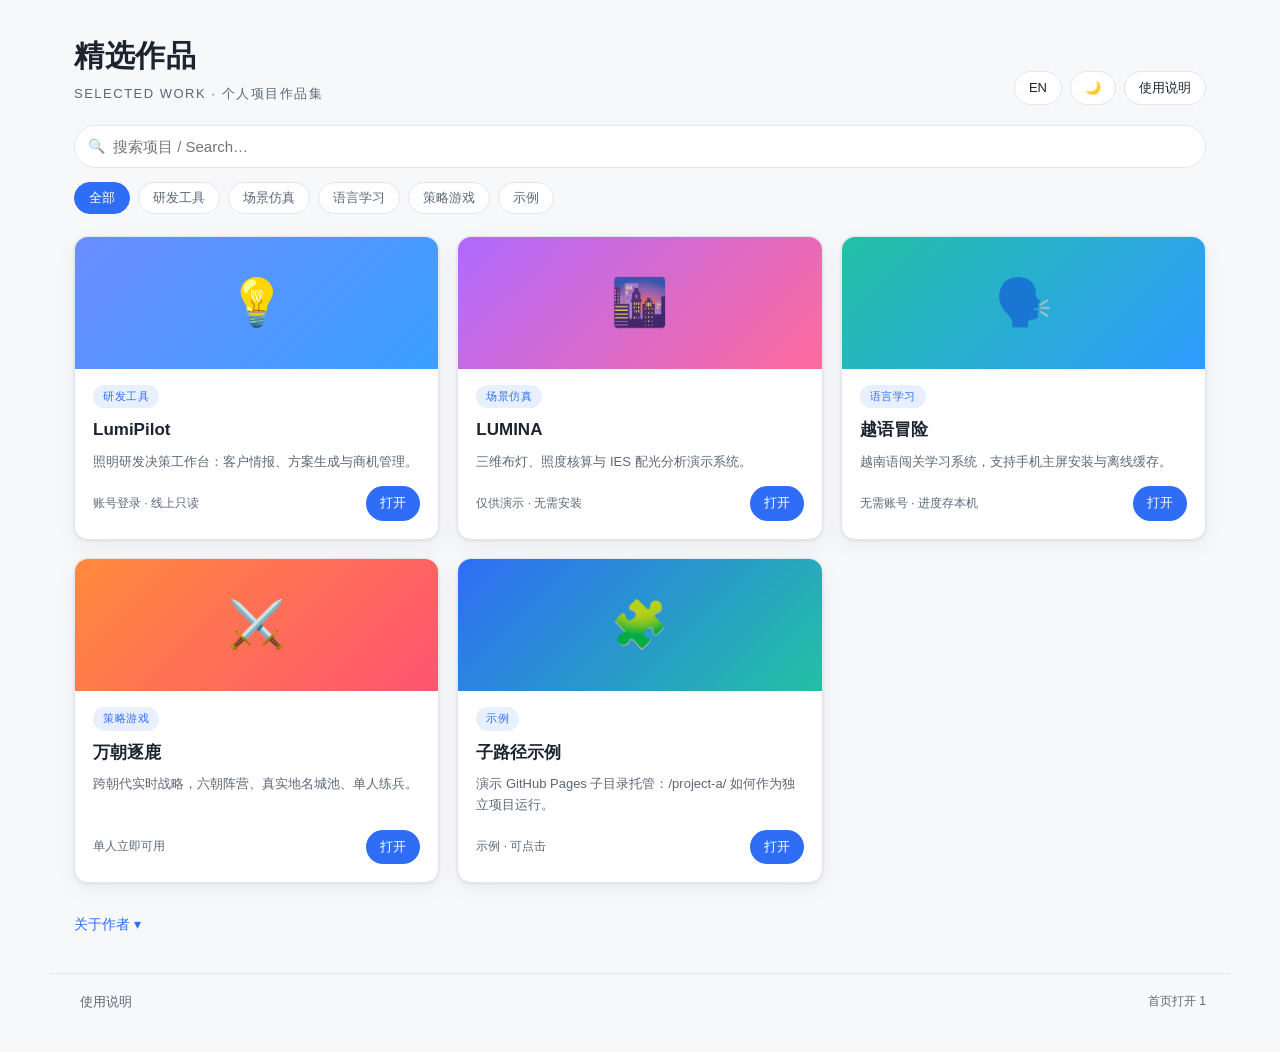
==== index.html @ eef5bf59 "Initial portfolio site + subpath demo (static, bilingual, zero external deps)" ====
<!DOCTYPE html>
<html lang="zh" id="root">
<head>
  <meta charset="UTF-8" />
  <meta name="viewport" content="width=device-width, initial-scale=1.0" />
  <title>作品集 · My Works</title>
  <meta name="description" content="个人项目作品集 · 静态托管 · 支持中英双语" />
  <link rel="stylesheet" href="./styles.css" />
</head>
<body>
  <header class="site-header">
    <div class="brand">
      <h1 data-i18n="siteTitle">精选作品</h1>
      <p class="subtitle" data-i18n="siteSubtitle">SELECTED WORK · 个人项目作品集</p>
    </div>
    <div class="controls">
      <button id="langBtn" class="ctrl-btn" type="button" aria-label="切换语言">EN</button>
      <button id="themeBtn" class="ctrl-btn" type="button" aria-label="切换主题">🌙</button>
      <button id="guideBtn" class="ctrl-btn" type="button" data-i18n="guide">使用说明</button>
    </div>
  </header>

  <main>
    <section class="toolbar">
      <div class="search-wrap">
        <span class="search-icon" aria-hidden="true">🔍</span>
        <input type="search" id="searchInput" data-i18n-ph="searchPH" placeholder="搜索项目 / Search…" />
      </div>
      <div class="filters" id="filterBar"><!-- 由 main.js 生成 --></div>
    </section>

    <section class="grid" id="projectGrid" aria-live="polite"><!-- 由 main.js 渲染 --></section>

    <section class="guide" id="guidePanel" hidden>
      <h2 data-i18n="guideTitle">整站使用说明</h2>
      <div class="guide-body" data-i18n-html="guideBody"></div>
    </section>

    <section class="about">
      <button class="about-toggle" id="aboutToggle" type="button" data-i18n="aboutToggle">关于作者 ▾</button>
      <div class="about-body" id="aboutBody" hidden>
        <div data-i18n-html="aboutBody"></div>
      </div>
    </section>
  </main>

  <footer class="site-footer">
    <button id="footerGuideBtn" class="link-btn" type="button" data-i18n="guide">整站使用说明</button>
    <span class="views" id="homeViews" title="首页打开次数">—</span>
  </footer>

  <script src="./main.js"></script>
</body>
</html>
---- styles.css ----
:root {
  --bg: #f7f8fa;
  --surface: #ffffff;
  --surface-2: #eef1f5;
  --text: #1c2430;
  --text-soft: #5b6776;
  --border: #e2e6ec;
  --accent: #2f6df6;
  --accent-soft: #e8f0ff;
  --shadow: 0 1px 3px rgba(20, 30, 50, 0.08), 0 6px 20px rgba(20, 30, 50, 0.06);
  --radius: 14px;
  --maxw: 1180px;
}

[data-theme="dark"] {
  --bg: #0f141b;
  --surface: #171e27;
  --surface-2: #1f2832;
  --text: #e8edf3;
  --text-soft: #9aa7b6;
  --border: #2a3440;
  --accent: #5b8dff;
  --accent-soft: #1c2a44;
  --shadow: 0 1px 3px rgba(0, 0, 0, 0.4), 0 8px 24px rgba(0, 0, 0, 0.35);
}

* { box-sizing: border-box; }

html, body { margin: 0; padding: 0; }

body {
  background: var(--bg);
  color: var(--text);
  font-family: -apple-system, BlinkMacSystemFont, "Segoe UI", "PingFang SC",
    "Hiragino Sans GB", "Microsoft YaHei", Roboto, Helvetica, Arial, sans-serif;
  line-height: 1.6;
  -webkit-font-smoothing: antialiased;
  transition: background 0.25s ease, color 0.25s ease;
}

/* Header */
.site-header {
  max-width: var(--maxw);
  margin: 0 auto;
  padding: 32px 24px 12px;
  display: flex;
  align-items: flex-end;
  justify-content: space-between;
  gap: 16px;
  flex-wrap: wrap;
}
.brand h1 {
  margin: 0;
  font-size: 30px;
  letter-spacing: 0.5px;
}
.subtitle {
  margin: 4px 0 0;
  color: var(--text-soft);
  font-size: 13px;
  letter-spacing: 1.5px;
  text-transform: uppercase;
}
.controls { display: flex; gap: 8px; }
.ctrl-btn {
  border: 1px solid var(--border);
  background: var(--surface);
  color: var(--text);
  border-radius: 999px;
  padding: 7px 14px;
  font-size: 13px;
  cursor: pointer;
  transition: all 0.18s ease;
}
.ctrl-btn:hover { border-color: var(--accent); color: var(--accent); }

/* Toolbar */
.toolbar {
  max-width: var(--maxw);
  margin: 8px auto 0;
  padding: 0 24px;
}
.search-wrap {
  position: relative;
  display: flex;
  align-items: center;
}
.search-icon {
  position: absolute;
  left: 14px;
  font-size: 14px;
  opacity: 0.6;
}
#searchInput {
  width: 100%;
  padding: 12px 14px 12px 38px;
  border: 1px solid var(--border);
  border-radius: 999px;
  background: var(--surface);
  color: var(--text);
  font-size: 15px;
  outline: none;
  transition: border-color 0.18s ease, box-shadow 0.18s ease;
}
#searchInput:focus {
  border-color: var(--accent);
  box-shadow: 0 0 0 3px var(--accent-soft);
}
.filters {
  display: flex;
  flex-wrap: wrap;
  gap: 8px;
  margin-top: 14px;
}
.filter-btn {
  border: 1px solid var(--border);
  background: var(--surface);
  color: var(--text-soft);
  border-radius: 999px;
  padding: 6px 14px;
  font-size: 13px;
  cursor: pointer;
  transition: all 0.18s ease;
}
.filter-btn:hover { color: var(--accent); }
.filter-btn.active {
  background: var(--accent);
  border-color: var(--accent);
  color: #fff;
}

/* Grid */
.grid {
  max-width: var(--maxw);
  margin: 22px auto 0;
  padding: 0 24px;
  display: grid;
  grid-template-columns: repeat(3, 1fr);
  gap: 18px;
}
@media (max-width: 880px) { .grid { grid-template-columns: repeat(2, 1fr); } }
@media (max-width: 560px) { .grid { grid-template-columns: 1fr; } }

.card {
  background: var(--surface);
  border: 1px solid var(--border);
  border-radius: var(--radius);
  overflow: hidden;
  box-shadow: var(--shadow);
  display: flex;
  flex-direction: column;
  transition: transform 0.2s ease, box-shadow 0.2s ease;
}
.card:hover { transform: translateY(-3px); box-shadow: 0 10px 28px rgba(20,30,50,0.12); }

.card-cover {
  height: 132px;
  display: flex;
  align-items: center;
  justify-content: center;
  font-size: 46px;
  background: linear-gradient(135deg, var(--cover-a, #6a8dff), var(--cover-b, #b06aff));
}
.card-body { padding: 16px 18px 18px; display: flex; flex-direction: column; gap: 8px; flex: 1; }
.card-cat {
  align-self: flex-start;
  font-size: 11px;
  letter-spacing: 0.5px;
  color: var(--accent);
  background: var(--accent-soft);
  padding: 3px 10px;
  border-radius: 999px;
}
.card-title { margin: 0; font-size: 17px; }
.card-desc { margin: 0; font-size: 13px; color: var(--text-soft); flex: 1; }
.card-foot { display: flex; align-items: center; justify-content: space-between; gap: 10px; margin-top: 6px; }
.card-status { font-size: 12px; color: var(--text-soft); }
.card-link {
  text-decoration: none;
  color: #fff;
  background: var(--accent);
  padding: 7px 14px;
  border-radius: 999px;
  font-size: 13px;
  transition: opacity 0.18s ease;
}
.card-link:hover { opacity: 0.88; }
.empty {
  grid-column: 1 / -1;
  text-align: center;
  color: var(--text-soft);
  padding: 48px 0;
}

/* Guide & About */
.guide, .about {
  max-width: var(--maxw);
  margin: 28px auto 0;
  padding: 0 24px;
}
.guide {
  background: var(--surface);
  border: 1px solid var(--border);
  border-radius: var(--radius);
  padding: 22px 24px;
}
.guide h2 { margin-top: 0; }
.guide-body, .about-body { color: var(--text-soft); font-size: 14px; }
.guide-body ul, .about-body ul { padding-left: 20px; }
.about-toggle {
  background: none;
  border: none;
  color: var(--accent);
  cursor: pointer;
  font-size: 14px;
  padding: 0;
}

/* Footer */
.site-footer {
  max-width: var(--maxw);
  margin: 36px auto 40px;
  padding: 18px 24px 0;
  border-top: 1px solid var(--border);
  display: flex;
  align-items: center;
  justify-content: space-between;
}
.link-btn {
  background: none;
  border: none;
  color: var(--text-soft);
  cursor: pointer;
  font-size: 13px;
}
.link-btn:hover { color: var(--accent); }
.views { color: var(--text-soft); font-size: 12px; }
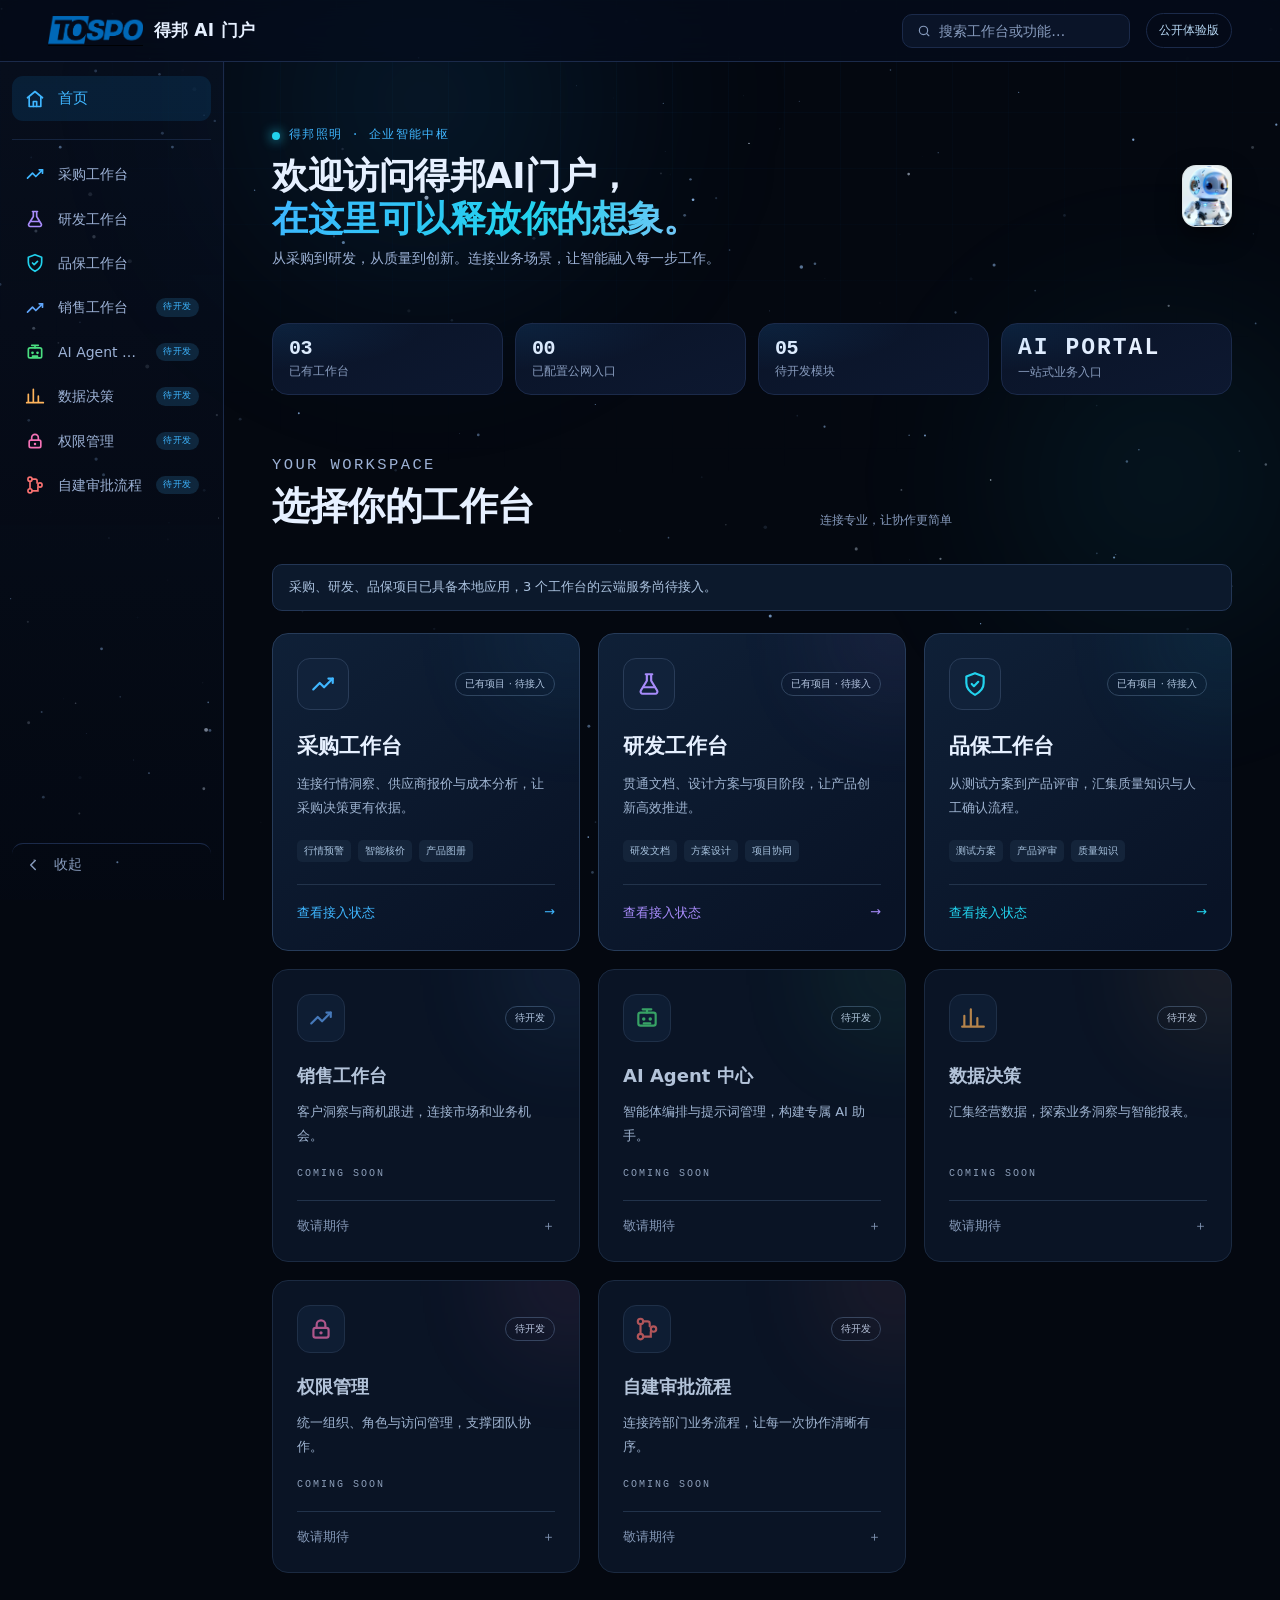
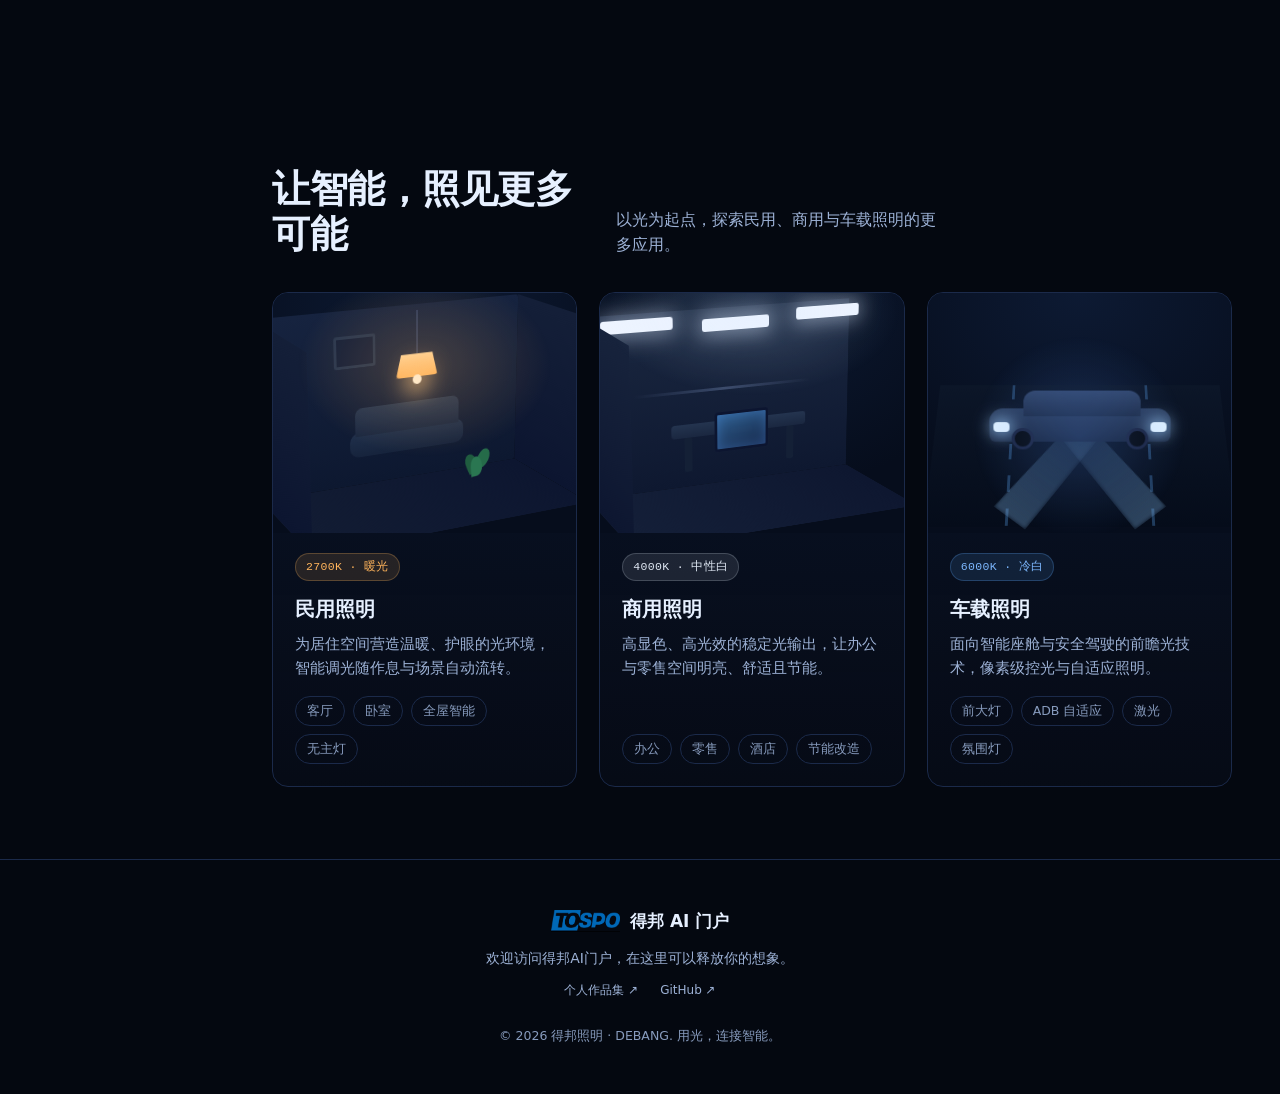
==== commit a870ab70: "发布 AI 门户：采购、研发、品保入口与待开发模块，保留个人作品集" ====
--- a/index.html
+++ b/index.html
@@ -1,54 +1,194 @@
-<!DOCTYPE html>
-<html lang="zh" id="root">
-<head>
-  <meta charset="UTF-8" />
-  <meta name="viewport" content="width=device-width, initial-scale=1.0" />
-  <title>作品集 · My Works</title>
-  <meta name="description" content="个人项目作品集 · 静态托管 · 支持中英双语" />
-  <link rel="stylesheet" href="./styles.css" />
-</head>
-<body>
-  <header class="site-header">
-    <div class="brand">
-      <h1 data-i18n="siteTitle">精选作品</h1>
-      <p class="subtitle" data-i18n="siteSubtitle">SELECTED WORK · 个人项目作品集</p>
-    </div>
-    <div class="controls">
-      <button id="langBtn" class="ctrl-btn" type="button" aria-label="切换语言">EN</button>
-      <button id="themeBtn" class="ctrl-btn" type="button" aria-label="切换主题">🌙</button>
-      <button id="guideBtn" class="ctrl-btn" type="button" data-i18n="guide">使用说明</button>
-    </div>
-  </header>
-
-  <main>
-    <section class="toolbar">
-      <div class="search-wrap">
-        <span class="search-icon" aria-hidden="true">🔍</span>
-        <input type="search" id="searchInput" data-i18n-ph="searchPH" placeholder="搜索项目 / Search…" />
-      </div>
-      <div class="filters" id="filterBar"><!-- 由 main.js 生成 --></div>
-    </section>
-
-    <section class="grid" id="projectGrid" aria-live="polite"><!-- 由 main.js 渲染 --></section>
-
-    <section class="guide" id="guidePanel" hidden>
-      <h2 data-i18n="guideTitle">整站使用说明</h2>
-      <div class="guide-body" data-i18n-html="guideBody"></div>
-    </section>
-
-    <section class="about">
-      <button class="about-toggle" id="aboutToggle" type="button" data-i18n="aboutToggle">关于作者 ▾</button>
-      <div class="about-body" id="aboutBody" hidden>
-        <div data-i18n-html="aboutBody"></div>
-      </div>
-    </section>
-  </main>
-
-  <footer class="site-footer">
-    <button id="footerGuideBtn" class="link-btn" type="button" data-i18n="guide">整站使用说明</button>
-    <span class="views" id="homeViews" title="首页打开次数">—</span>
-  </footer>
-
-  <script src="./main.js"></script>
-</body>
-</html>
+<!DOCTYPE html>
+<html lang="zh-CN">
+<head>
+  <meta charset="UTF-8" />
+  <meta name="viewport" content="width=device-width, initial-scale=1.0" />
+  <title>得邦 AI 门户 · 智能工作台</title>
+  <meta name="description" content="得邦 AI 门户 —— 面向照明制造企业的内部 AI 工作台，连接采购、研发、品保工作台，探索企业 AI 应用。" />
+  <link rel="stylesheet" href="css/base.css" />
+  <link rel="stylesheet" href="css/home.css" />
+  <link rel="stylesheet" href="css/portal.css" />
+  <link rel="icon" href="logo.png" />
+</head>
+<body>
+  <!-- 背景光效 -->
+  <div class="bg-field" aria-hidden="true">
+    <canvas class="stars" id="stars"></canvas>
+    <div class="bg-beam bg-beam--a"></div>
+    <div class="bg-beam bg-beam--b"></div>
+    <div class="bg-grid"></div>
+  </div>
+
+  <!-- ============ 顶部导航 ============ -->
+  <header class="site-header">
+    <a class="brand" href="#top" aria-label="得邦 AI 门户首页">
+      <img class="brand-logo" src="logo.png" alt="得邦 logo" />
+      <span class="brand__name">得邦 AI 门户</span>
+    </a>
+    <div class="header-right">
+      <div class="search" role="search">
+        <svg viewBox="0 0 24 24" width="16" height="16" aria-hidden="true"><circle cx="11" cy="11" r="7" fill="none" stroke="currentColor" stroke-width="2"/><path d="M20 20 L16.5 16.5" stroke="currentColor" stroke-width="2" stroke-linecap="round"/></svg>
+        <input type="text" id="global-search" placeholder="搜索工作台或功能…" aria-label="搜索工作台或功能" autocomplete="off" />
+      </div>
+<span class="visitor-chip">公开体验版</span>
+    </div>
+  </header>
+
+  <!-- ============ 布局：侧边栏 + 内容 ============ -->
+  <div class="layout">
+    <aside class="sidebar" id="sidebar" aria-label="侧边导航">
+      <nav class="sidebar__nav">
+        <a class="side-item is-active" href="#top" data-nav="home" title="首页">
+          <span class="side-item__icon">
+            <svg viewBox="0 0 24 24" width="20" height="20"><path d="M3 10.5L12 3l9 7.5" fill="none" stroke="currentColor" stroke-width="2" stroke-linecap="round" stroke-linejoin="round"/><path d="M5 9.5V21h14V9.5" fill="none" stroke="currentColor" stroke-width="2" stroke-linecap="round" stroke-linejoin="round"/><path d="M10 21v-6h4v6" fill="none" stroke="currentColor" stroke-width="2" stroke-linecap="round" stroke-linejoin="round"/></svg>
+          </span>
+          <span class="side-item__label">首页</span>
+        </a>
+
+
+
+        <div class="sidebar__modules" id="sidebar-modules"><!-- JS 渲染 --></div>
+      </nav>
+
+      <button class="sidebar__collapse" id="sidebar-toggle" type="button" title="收起导航" aria-label="收起导航">
+        <svg viewBox="0 0 24 24" width="18" height="18" class="collapse-chevron"><path d="M15 6l-6 6 6 6" fill="none" stroke="currentColor" stroke-width="2" stroke-linecap="round" stroke-linejoin="round"/></svg>
+        <span class="sidebar__collapse-label">收起</span>
+      </button>
+    </aside>
+
+    <main class="content" id="top">
+      <!-- ============ HERO 欢迎语 ============ -->
+      <section class="hero" aria-labelledby="hero-title">
+        <div class="hero__copy">
+          <p class="hero__kicker"><span class="pulse-dot"></span> 得邦照明 · 企业智能中枢</p>
+          <h1 id="hero-title" class="hero__title">欢迎访问得邦AI门户，<br /><em>在这里可以释放你的想象。</em></h1>
+          <p class="hero__sub">从采购到研发，从质量到创新。连接业务场景，让智能融入每一步工作。</p>
+        </div>
+        <div class="hero__mascot" aria-hidden="true">
+          <img class="mascot__img" src="人偶.png" alt="" />
+        </div>
+      </section>
+
+      <section class="stats" aria-label="工作台概览">
+        <div class="stat"><div class="stat__body"><strong class="stat__num">03</strong><span class="stat__label">已有工作台</span></div></div>
+        <div class="stat"><div class="stat__body"><strong class="stat__num" id="configured-count">00</strong><span class="stat__label">已配置公网入口</span></div></div>
+        <div class="stat"><div class="stat__body"><strong class="stat__num">05</strong><span class="stat__label">待开发模块</span></div></div>
+        <div class="stat"><div class="stat__body"><strong class="stat__num stat__num--text">AI PORTAL</strong><span class="stat__label">一站式业务入口</span></div></div>
+      </section>
+      <section class="departments" id="departments" aria-labelledby="departments-title">
+        <div class="section-head"><div><p class="section-eyebrow">YOUR WORKSPACE</p><h2 id="departments-title">选择你的工作台</h2></div><span class="section-note">连接专业，让协作更简单</span></div>
+        <p class="portal-notice" id="portal-notice">采购、研发、品保项目已具备本地应用，云端服务接入后即可从这里访问。</p>
+        <div class="portal-grid" id="dept-grid"></div>
+        <p id="search-empty" class="empty-state" hidden role="status">没有找到匹配的工作台，请换个关键词。</p>
+        <noscript><p class="portal-notice">请启用浏览器 JavaScript 查看工作台。当前三个工作台的云端服务尚待接入。</p></noscript>
+      </section>
+      <!-- ============ 3D 照明场景 ============ -->
+      <section class="scenes" id="scenes" aria-labelledby="scenes-title">
+        <div class="section-head">
+          <h2 id="scenes-title">让智能，照见更多可能</h2>
+          <p>以光为起点，探索民用、商用与车载照明的更多应用。</p>
+        </div>
+
+        <div class="scenes__grid">
+          <article class="scene-card">
+            <div class="scene3d scene3d--home" data-tilt data-tilt-max="14">
+              <div class="room">
+                <div class="face face--back"></div>
+                <div class="face face--floor"></div>
+                <div class="face face--left"></div>
+                <div class="face face--right"></div>
+                <div class="pendant">
+                  <div class="pendant__cord"></div>
+                  <div class="pendant__shade"></div>
+                  <div class="pendant__bulb"></div>
+                </div>
+                <div class="sofa"><div class="sofa__seat"></div><div class="sofa__back"></div></div>
+                <div class="plant"><span class="plant__leaf plant__leaf--1"></span><span class="plant__leaf plant__leaf--2"></span><span class="plant__leaf plant__leaf--3"></span></div>
+                <div class="frame"></div>
+              </div>
+              <div class="scene3d__glow scene3d__glow--warm"></div>
+            </div>
+            <div class="scene-card__body">
+              <span class="temp-chip temp-chip--warm">2700K · 暖光</span>
+              <h3>民用照明</h3>
+              <p>为居住空间营造温暖、护眼的光环境，智能调光随作息与场景自动流转。</p>
+              <ul class="scene-tags"><li>客厅</li><li>卧室</li><li>全屋智能</li><li>无主灯</li></ul>
+            </div>
+          </article>
+
+          <article class="scene-card">
+            <div class="scene3d scene3d--commercial" data-tilt data-tilt-max="14">
+              <div class="office">
+                <div class="face face--back"></div>
+                <div class="face face--floor"></div>
+                <div class="face face--left"></div>
+                <div class="ceiling"><span class="panel panel--1"></span><span class="panel panel--2"></span><span class="panel panel--3"></span></div>
+                <div class="desk"><div class="desk__top"></div><div class="desk__leg desk__leg--1"></div><div class="desk__leg desk__leg--2"></div></div>
+                <div class="monitor"><div class="monitor__screen"></div></div>
+                <div class="track"></div>
+              </div>
+              <div class="scene3d__glow scene3d__glow--cool"></div>
+            </div>
+            <div class="scene-card__body">
+              <span class="temp-chip temp-chip--neutral">4000K · 中性白</span>
+              <h3>商用照明</h3>
+              <p>高显色、高光效的稳定光输出，让办公与零售空间明亮、舒适且节能。</p>
+              <ul class="scene-tags"><li>办公</li><li>零售</li><li>酒店</li><li>节能改造</li></ul>
+            </div>
+          </article>
+
+          <article class="scene-card">
+            <div class="scene3d scene3d--auto" data-tilt data-tilt-max="14">
+              <div class="road">
+                <div class="road__plane">
+                  <div class="road__lane road__lane--l"></div>
+                  <div class="road__lane road__lane--r"></div>
+                </div>
+                <div class="car">
+                  <div class="car__body"></div>
+                  <div class="car__cabin"></div>
+                  <div class="car__headlight car__headlight--l"></div>
+                  <div class="car__headlight car__headlight--r"></div>
+                  <div class="car__wheel car__wheel--1"></div>
+                  <div class="car__wheel car__wheel--2"></div>
+                </div>
+                <div class="beam beam--l"></div>
+                <div class="beam beam--r"></div>
+              </div>
+              <div class="scene3d__glow scene3d__glow--blue"></div>
+            </div>
+            <div class="scene-card__body">
+              <span class="temp-chip temp-chip--cool">6000K · 冷白</span>
+              <h3>车载照明</h3>
+              <p>面向智能座舱与安全驾驶的前瞻光技术，像素级控光与自适应照明。</p>
+              <ul class="scene-tags"><li>前大灯</li><li>ADB 自适应</li><li>激光</li><li>氛围灯</li></ul>
+            </div>
+          </article>
+        </div>
+      </section>
+    </main>
+  </div>
+
+  <footer class="site-footer">
+    <div class="footer__brand">
+      <img class="footer__logo" src="logo.png" alt="得邦" />
+      <span>得邦 AI 门户</span>
+    </div>
+    <p class="footer__tag">欢迎访问得邦AI门户，在这里可以释放你的想象。</p>
+    <p class="footer__links"><a href="portfolio/">个人作品集 ↗</a><a href="https://github.com/ZJQAQ-png/ZJQAQ-png.github.io" target="_blank" rel="noopener noreferrer">GitHub ↗</a></p>
+    <p class="footer__copy">© 2026 得邦照明 · DEBANG. 用光，连接智能。</p>
+  </footer>
+
+  <dialog id="entry-dialog" class="entry-dialog" aria-labelledby="entry-title">
+    <form method="dialog"><button class="dialog-close" aria-label="关闭">✕</button></form>
+    <p class="section-eyebrow">WORKSPACE STATUS</p>
+    <h2 id="entry-title"></h2><p id="entry-description"></p>
+    <div class="entry-status"><span class="pending-dot"></span>已有项目 · 云端待接入</div>
+    <p>这个工作台正在准备云端运行环境，暂未开放公网体验。接入完成后，这张卡片将直接带你进入应用。</p>
+    <form method="dialog"><button class="btn btn--primary">知道了</button></form>
+  </dialog>
+  <script src="js/portal-config.js"></script>
+  <script src="js/portal-core.js"></script>
+  <script src="js/app.js"></script>
+</body>
+</html>
--- a/css/base.css
+++ b/css/base.css
@@ -0,0 +1,134 @@
+/* ============ 设计令牌 & 重置 ============ */
+:root {
+  --bg: #040810;
+  --bg-soft: #060d1c;
+  --panel: #0a1428;
+  --panel-2: #0d1830;
+  --panel-3: #101c38;
+  --line: #1b2a4a;
+  --line-soft: #15243f;
+  --text: #e6f0ff;
+  --text-dim: #9db2d6;
+  --text-mute: #5f769b;
+
+  --blue: #1b86d9;
+  --blue-2: #3fb6ff;
+  --cyan: #22d3ee;
+  --warm: #ffb45c;
+  --warm-2: #ffa657;
+  --green: #07c160;
+
+  --radius: 16px;
+  --radius-sm: 10px;
+  --shadow: 0 20px 60px rgba(2, 8, 20, .55);
+  --font: 'Space Grotesk', 'PingFang SC', 'Microsoft YaHei', system-ui, sans-serif;
+  --mono: 'IBM Plex Mono', 'SFMono-Regular', Consolas, monospace;
+}
+
+* { margin: 0; padding: 0; box-sizing: border-box; }
+
+html { scroll-behavior: smooth; }
+
+body {
+  font-family: var(--font);
+  background: var(--bg);
+  color: var(--text);
+  line-height: 1.6;
+  overflow-x: hidden;
+  -webkit-font-smoothing: antialiased;
+}
+
+a { color: inherit; text-decoration: none; }
+button { font-family: inherit; cursor: pointer; border: none; background: none; color: inherit; }
+input { font-family: inherit; color: inherit; }
+ul { list-style: none; }
+img, svg { display: block; }
+
+::selection { background: rgba(27, 134, 217, .35); }
+
+/* 滚动条 */
+::-webkit-scrollbar { width: 10px; height: 10px; }
+::-webkit-scrollbar-track { background: var(--bg-soft); }
+::-webkit-scrollbar-thumb { background: #1b2a4a; border-radius: 8px; }
+::-webkit-scrollbar-thumb:hover { background: #26385f; }
+
+.sr-only {
+  position: absolute; width: 1px; height: 1px;
+  padding: 0; margin: -1px; overflow: hidden;
+  clip: rect(0,0,0,0); white-space: nowrap; border: 0;
+}
+
+[hidden] { display: none !important; }
+
+/* ============ 背景光效 ============ */
+.bg-field { position: fixed; inset: 0; z-index: -1; overflow: hidden; pointer-events: none; }
+.bg-grid {
+  position: absolute; inset: 0;
+  background-image:
+    linear-gradient(rgba(27,134,217,.05) 1px, transparent 1px),
+    linear-gradient(90deg, rgba(27,134,217,.05) 1px, transparent 1px);
+  background-size: 56px 56px;
+  mask-image: radial-gradient(ellipse 90% 70% at 50% 0%, #000 0%, transparent 78%);
+}
+.bg-beam {
+  position: absolute; border-radius: 50%;
+  filter: blur(90px); opacity: .5;
+  will-change: transform;
+}
+.bg-beam--a { width: 640px; height: 640px; top: -220px; left: 8%; background: radial-gradient(circle, rgba(27,134,217,.35), transparent 60%); }
+.bg-beam--b { width: 520px; height: 520px; top: 220px; right: -140px; background: radial-gradient(circle, rgba(34,211,238,.22), transparent 60%); }
+
+.stars { position: absolute; inset: 0; width: 100%; height: 100%; display: block; }
+
+/* ============ 品牌标 ============ */
+.brand-mark { width: 34px; height: 34px; flex: none; }
+
+/* ============ 通用按钮 ============ */
+.btn {
+  display: inline-flex; align-items: center; gap: 8px;
+  padding: 11px 22px; border-radius: 12px;
+  font-size: 15px; font-weight: 600; letter-spacing: .2px;
+  transition: transform .18s ease, box-shadow .18s ease, background .18s ease, border-color .18s;
+  white-space: nowrap;
+}
+.btn--primary {
+  background: linear-gradient(135deg, var(--blue-2), var(--blue));
+  color: #fff; box-shadow: 0 10px 30px rgba(27,134,217,.35);
+}
+.btn--primary:hover { transform: translateY(-2px); box-shadow: 0 16px 40px rgba(27,134,217,.5); }
+.btn--ghost {
+  background: transparent; color: var(--text-dim);
+  border: 1px solid var(--line);
+}
+.btn--ghost:hover { border-color: var(--blue); color: var(--text); transform: translateY(-2px); }
+
+.status-dot { display: inline-block; width: 8px; height: 8px; border-radius: 50%; background: var(--green); box-shadow: 0 0 0 0 rgba(7,193,96,.6); animation: pulse-dot 2s infinite; }
+.pulse-dot { display: inline-block; width: 8px; height: 8px; border-radius: 50%; background: var(--cyan); box-shadow: 0 0 12px var(--cyan); }
+@keyframes pulse-dot {
+  0% { box-shadow: 0 0 0 0 rgba(7,193,96,.55); }
+  70% { box-shadow: 0 0 0 7px rgba(7,193,96,0); }
+  100% { box-shadow: 0 0 0 0 rgba(7,193,96,0); }
+}
+
+/* ============ 节标题 ============ */
+.section-head { max-width: 680px; margin-bottom: 34px; }
+.section-head h2 {
+  font-size: clamp(26px, 3.4vw, 38px);
+  font-weight: 700; letter-spacing: -.5px; line-height: 1.2;
+}
+.section-head p { color: var(--text-dim); margin-top: 10px; font-size: 15.5px; }
+
+/* ============ 加载 spinner ============ */
+.spinner {
+  width: 26px; height: 26px; border-radius: 50%;
+  border: 3px solid rgba(255,255,255,.2); border-top-color: #fff;
+  animation: spin .8s linear infinite;
+}
+@keyframes spin { to { transform: rotate(360deg); } }
+
+:focus-visible { outline: 2px solid var(--blue-2); outline-offset: 2px; }
+
+@media (prefers-reduced-motion: reduce) {
+  html { scroll-behavior: auto; }
+  * { transition: none !important; animation: none !important; }
+}
--- a/css/home.css
+++ b/css/home.css
@@ -0,0 +1,702 @@
+/* ============================================================
+   得邦 AI 门户 · 首页样式
+   ============================================================ */
+
+/* ============ 顶部导航 ============ */
+.site-header {
+  position: sticky; top: 0; z-index: 50;
+  display: flex; align-items: center; gap: 20px;
+  height: 62px;
+  padding: 0 clamp(20px, 4vw, 48px);
+  background: rgba(6, 12, 26, .78);
+  backdrop-filter: saturate(150%) blur(16px);
+  border-bottom: 1px solid var(--line);
+}
+.brand { display: flex; align-items: center; gap: 11px; }
+.brand-logo { height: 30px; width: auto; }
+.brand__name { font-weight: 700; font-size: 17px; letter-spacing: .3px; white-space: nowrap; }
+
+.header-right { display: flex; align-items: center; gap: 16px; margin-left: auto; }
+
+/* ============ 布局：侧边栏 + 内容 ============ */
+.layout { display: flex; align-items: flex-start; max-width: 1440px; margin: 0 auto; }
+
+.sidebar {
+  position: sticky; top: 62px;
+  width: 224px; flex: 0 0 224px;
+  height: calc(100vh - 62px);
+  display: flex; flex-direction: column;
+  padding: 14px 12px;
+  border-right: 1px solid var(--line);
+  background: linear-gradient(180deg, rgba(10, 20, 40, .5), rgba(6, 12, 26, .28));
+  overflow-y: auto; overflow-x: hidden;
+  transition: width .22s ease, flex-basis .22s ease;
+}
+.sidebar__nav { display: flex; flex-direction: column; gap: 4px; flex: 1; }
+
+.side-item {
+  display: flex; align-items: center; gap: 12px;
+  padding: 11px 12px; border-radius: 11px;
+  color: var(--text-dim); font-size: 14.5px; font-weight: 500;
+  width: 100%; text-align: left; white-space: nowrap;
+  transition: background .18s ease, color .18s ease;
+}
+.side-item:hover { background: var(--panel-3); color: var(--text); }
+.side-item.is-active { background: rgba(27, 134, 217, .14); color: var(--blue-2); }
+.side-item__icon { width: 22px; height: 22px; display: grid; place-items: center; flex: none; }
+.side-item__icon svg { width: 20px; height: 20px; }
+.side-item__label { flex: 1; overflow: hidden; text-overflow: ellipsis; }
+.side-item__badge {
+  font-family: var(--mono); font-size: 10px; letter-spacing: .08em;
+  padding: 2px 7px; border-radius: 999px;
+  background: rgba(63, 182, 255, .16); color: var(--blue-2);
+}
+
+.side-item--ask { color: var(--warm); }
+.side-item--ask:hover { color: var(--warm-2); }
+.side-item--ask .side-item__badge { background: rgba(255, 180, 92, .16); color: var(--warm); }
+
+.side-group {
+  margin: 18px 12px 8px;
+  font-family: var(--mono); font-size: 10.5px; letter-spacing: .14em;
+  text-transform: uppercase; color: var(--text-mute);
+  white-space: nowrap;
+}
+.sidebar__modules { display: flex; flex-direction: column; gap: 4px; margin-top: 14px; padding-top: 14px; border-top: 1px solid var(--line-soft); }
+.sidebar__modules .side-item { padding: 9px 12px; font-size: 14px; }
+
+.sidebar__collapse {
+  display: flex; align-items: center; gap: 12px;
+  padding: 12px; margin-top: 12px;
+  border-top: 1px solid var(--line);
+  color: var(--text-mute); font-size: 14px; width: 100%;
+  border-radius: 11px; text-align: left; white-space: nowrap;
+  transition: color .18s ease, background .18s ease;
+}
+.sidebar__collapse:hover { color: var(--text); background: var(--panel-3); }
+.sidebar__collapse .collapse-chevron { transition: transform .22s ease; }
+.sidebar__collapse-label { flex: 1; }
+
+/* 折叠态 */
+body.sidebar-collapsed .sidebar { width: 68px; flex-basis: 68px; padding: 14px 10px; }
+body.sidebar-collapsed .side-item { justify-content: center; gap: 0; }
+body.sidebar-collapsed .side-item__label,
+body.sidebar-collapsed .side-item__badge,
+body.sidebar-collapsed .sidebar__collapse-label { display: none; }
+body.sidebar-collapsed .side-group { margin: 14px 6px 6px; height: 1px; padding: 0; background: var(--line); font-size: 0; overflow: hidden; }
+body.sidebar-collapsed .sidebar__collapse { justify-content: center; gap: 0; }
+body.sidebar-collapsed .sidebar__collapse .collapse-chevron { transform: rotate(180deg); }
+
+.content { flex: 1; min-width: 0; }
+
+.search {
+  display: flex; align-items: center; gap: 8px;
+  padding: 8px 14px; border: 1px solid var(--line);
+  border-radius: 10px; background: var(--panel);
+  color: var(--text-mute); min-width: 220px;
+  transition: border-color .2s;
+}
+.search:focus-within { border-color: var(--blue); }
+.search input { background: transparent; border: 0; outline: 0; font-size: 14px; width: 100%; color: var(--text); }
+.search input::placeholder { color: var(--text-mute); }
+
+.user { display: flex; align-items: center; gap: 10px; padding: 5px 8px 5px 5px; border-radius: 10px; border: 1px solid transparent; transition: border-color .2s; }
+.user:hover { border-color: var(--line); }
+.user__avatar {
+  width: 34px; height: 34px; border-radius: 50%;
+  display: grid; place-items: center; flex: none;
+  background: linear-gradient(135deg, var(--blue-2), var(--blue));
+  font-size: 15px; font-weight: 600; color: #fff;
+}
+.user__info { display: flex; flex-direction: column; line-height: 1.2; }
+.user__info strong { font-size: 13.5px; font-weight: 600; }
+.user__info em { font-size: 11.5px; font-style: normal; color: var(--text-mute); }
+.user__logout { padding: 6px; border-radius: 8px; color: var(--text-mute); transition: color .2s, background .2s; }
+.user__logout:hover { color: #ff8a8a; background: rgba(255,90,90,.08); }
+
+/* ============ 统计栏 ============ */
+.stats {
+  display: grid; grid-template-columns: repeat(4, 1fr);
+  gap: 12px;
+  padding: 16px clamp(20px, 4vw, 48px) 2px;
+  max-width: 1280px; margin: 0 auto;
+}
+.stat {
+  position: relative; overflow: hidden;
+  display: flex; align-items: center; gap: 12px;
+  padding: 12px 16px;
+  background: linear-gradient(160deg, var(--panel), var(--panel-2));
+  border: 1px solid var(--line); border-radius: var(--radius);
+}
+.stat::after {
+  content: ""; position: absolute; inset: 0;
+  background: radial-gradient(120% 120% at 0% 0%, rgba(27,134,217,.12), transparent 55%);
+  pointer-events: none;
+}
+.stat__icon {
+  width: 36px; height: 36px; border-radius: 10px; flex: none;
+  display: grid; place-items: center;
+  background: rgba(27,134,217,.14); color: var(--blue-2);
+}
+.stat__icon--token { background: rgba(34,211,238,.12); color: var(--cyan); }
+.stat__icon--visit { background: rgba(255,180,92,.12); color: var(--warm); }
+.stat__icon--online { background: rgba(7,193,96,.12); color: #4ade80; }
+.stat__body { display: flex; flex-direction: column; }
+.stat__num { font-family: var(--mono); font-size: 20px; font-weight: 600; letter-spacing: -.5px; line-height: 1.1; }
+.stat__label { font-size: 12px; color: var(--text-mute); margin-top: 2px; }
+
+/* ============ HERO ============ */
+.hero {
+  max-width: 1280px; margin: 0 auto;
+  padding: clamp(14px, 2vw, 24px) clamp(20px, 4vw, 48px) 2px;
+  display: flex; align-items: center; gap: 20px;
+}
+.hero__copy { flex: 1; min-width: 0; }
+.hero__kicker {
+  display: inline-flex; align-items: center; gap: 9px;
+  font-family: var(--mono); font-size: 12px; letter-spacing: .12em;
+  color: var(--blue-2); text-transform: uppercase; margin-bottom: 10px;
+}
+.hero__title {
+  font-size: clamp(20px, 2.8vw, 30px);
+  font-weight: 700; line-height: 1.18; letter-spacing: -.5px;
+}
+.hero__title em {
+  font-style: normal;
+  background: linear-gradient(120deg, var(--blue-2), var(--cyan) 60%, #7cc4f8);
+  -webkit-background-clip: text; background-clip: text; color: transparent;
+}
+.hero__sub { color: var(--text-dim); font-size: 13.5px; margin-top: 8px; max-width: 640px; }
+
+/* 小邦人偶 */
+.mascot__img { display: block; object-fit: cover; }
+.hero__mascot {
+  position: relative; flex: none; padding: 0;
+  width: 50px; height: 62px;
+  border: 1px solid rgba(255,255,255,.30); border-radius: 14px; overflow: hidden;
+  background: #d1d9dc; cursor: pointer;
+  box-shadow: 0 10px 26px rgba(0,0,0,.45);
+  animation: mascot-float 3.2s ease-in-out infinite;
+  transition: box-shadow .2s ease;
+}
+.hero__mascot .mascot__img { width: 100%; height: 100%; }
+.hero__mascot:hover { box-shadow: 0 12px 30px rgba(0,0,0,.5), 0 0 0 2px rgba(120,200,255,.45); }
+
+@keyframes mascot-float {
+  0%, 100% { transform: translateY(0); }
+  50% { transform: translateY(-7px); }
+}
+
+/* ============ 小邦助手聊天 ============ */
+.assistant {
+  border: 1px solid var(--line-strong); border-radius: var(--radius);
+  background: linear-gradient(180deg, var(--panel-2), var(--panel));
+  box-shadow: 0 30px 80px -30px rgba(0,0,0,.65);
+  overflow: hidden;
+  display: flex; flex-direction: column;
+}
+.assistant__head {
+  display: flex; align-items: center; justify-content: space-between;
+  padding: 16px 18px; border-bottom: 1px solid var(--line);
+}
+.assistant__id { display: flex; align-items: center; gap: 12px; }
+.assistant__avatar {
+  width: 40px; height: 40px; border-radius: 12px; flex: none;
+  display: grid; place-items: center; font-weight: 700; font-size: 18px; color: #fff;
+  background: linear-gradient(135deg, var(--blue-2), var(--blue));
+  box-shadow: 0 6px 20px rgba(27,134,217,.4);
+}
+.assistant__id strong { display: block; font-size: 16px; }
+.assistant__id em { display: flex; align-items: center; gap: 6px; font-style: normal; font-size: 12.5px; color: var(--text-mute); }
+.assistant__badge { font-family: var(--mono); font-size: 10.5px; letter-spacing: .14em; color: var(--text-mute); border: 1px solid var(--line); padding: 4px 9px; border-radius: 999px; }
+
+.assistant__body {
+  height: 300px; overflow-y: auto;
+  padding: 20px 16px;
+  display: flex; flex-direction: column; gap: 14px;
+  scroll-behavior: smooth;
+}
+.assistant__chips { display: flex; flex-wrap: wrap; gap: 8px; padding: 0 16px 14px; }
+
+.chip {
+  padding: 7px 13px; font-size: 13px; color: var(--text-dim);
+  border: 1px solid var(--line); border-radius: 999px; background: transparent;
+  transition: color .2s, border-color .2s, background .2s;
+}
+.chip:hover { color: var(--text); border-color: var(--blue); background: rgba(27,134,217,.1); }
+
+.assistant__form { display: flex; gap: 10px; padding: 12px; border-top: 1px solid var(--line); }
+.assistant__form input {
+  flex: 1; min-width: 0; padding: 11px 15px;
+  border: 1px solid var(--line); border-radius: 999px;
+  background: var(--bg-soft); color: var(--text); font-size: 14.5px; outline: 0;
+  transition: border-color .2s;
+}
+.assistant__form input:focus { border-color: var(--blue); }
+.assistant__form input::placeholder { color: var(--text-mute); }
+.send {
+  flex: none; width: 42px; height: 42px; border-radius: 50%;
+  display: grid; place-items: center; color: #04101f;
+  background: linear-gradient(135deg, var(--blue-2), var(--blue));
+  box-shadow: 0 8px 20px rgba(27,134,217,.35);
+  transition: transform .15s, box-shadow .2s;
+}
+.send:hover { transform: translateY(-1px); box-shadow: 0 12px 26px rgba(27,134,217,.5); }
+
+/* 消息气泡 */
+.msg { display: flex; gap: 10px; max-width: 92%; }
+.msg--user { align-self: flex-end; flex-direction: row-reverse; }
+.msg__avatar {
+  width: 30px; height: 30px; border-radius: 9px; flex: none;
+  display: grid; place-items: center; font-size: 13px; font-weight: 600;
+  color: #fff; background: linear-gradient(135deg, var(--blue-2), var(--blue));
+  margin-top: 2px;
+}
+.msg--user .msg__avatar { background: linear-gradient(135deg, #7cc4f8, #3fb6ff); color: #04101f; }
+.msg__bubble {
+  padding: 11px 14px; font-size: 14px; line-height: 1.55;
+  background: var(--panel-3); border: 1px solid var(--line);
+  border-radius: 14px; border-top-left-radius: 4px; color: var(--text);
+}
+.msg--user .msg__bubble {
+  background: linear-gradient(135deg, #3a9be0, #1b86d9);
+  color: #06101f; font-weight: 500; border: none;
+  border-radius: 14px; border-top-right-radius: 4px;
+}
+.msg--typing .msg__bubble { color: var(--text-mute); }
+.msg--typing .msg__bubble::after {
+  content: ""; display: inline-block; width: 5px; height: 5px; margin-left: 5px;
+  border-radius: 50%; background: var(--text-mute); animation: blink 1s steps(2,start) infinite;
+}
+@keyframes blink { to { visibility: hidden; } }
+
+/* ============ 3D 场景 ============ */
+.scenes { padding: clamp(48px, 8vh, 96px) clamp(20px, 4vw, 48px); max-width: 1280px; margin: 0 auto; }
+.scenes .section-head { margin-left: 0; }
+
+.scenes__grid { display: grid; grid-template-columns: repeat(3, 1fr); gap: 22px; }
+
+.scene-card {
+  border: 1px solid var(--line); border-radius: var(--radius);
+  background: linear-gradient(180deg, var(--panel), rgba(8,13,26,.6));
+  overflow: hidden; display: flex; flex-direction: column;
+  transition: transform .25s ease, border-color .25s ease, box-shadow .25s ease;
+}
+.scene-card:hover { transform: translateY(-6px); border-color: #2b4068; box-shadow: 0 24px 60px -24px rgba(0,0,0,.7); }
+
+/* 3D 舞台 */
+.scene3d {
+  position: relative; height: 240px;
+  perspective: 1100px; perspective-origin: 50% 42%;
+  overflow: hidden;
+  cursor: grab;
+  background: radial-gradient(120% 120% at 50% 0%, #0d1a33, #060d1c 70%);
+}
+.scene3d:active { cursor: grabbing; }
+.room, .office, .road { position: absolute; inset: 0; transform-style: preserve-3d; transition: transform .25s ease-out; }
+
+.face { position: absolute; left: 50%; top: 50%; }
+
+/* --- 民用照明 · 房间 --- */
+.scene3d--home { --w: 300px; --h: 190px; --d: 150px; }
+.scene3d--home .room { transform: rotateX(-16deg) rotateY(26deg); }
+.room .face--back  { width: var(--w); height: var(--h); transform: translate(-50%,-50%) translateZ(calc(var(--d) / -2)); background: linear-gradient(180deg, #16233f, #0d1830); border-radius: 4px; }
+.room .face--floor { width: var(--w); height: var(--d); transform: translate(-50%,-50%) rotateX(90deg) translateZ(calc(var(--h) / -2)); background: linear-gradient(90deg, #121c33, #0d1630); }
+.room .face--left  { width: var(--d); height: var(--h); transform: translate(-50%,-50%) rotateY(90deg) translateZ(calc(var(--w) / -2)); background: linear-gradient(180deg, #141f38, #0c1530); }
+.room .face--right { width: var(--d); height: var(--h); transform: translate(-50%,-50%) rotateY(-90deg) translateZ(calc(var(--w) / -2)); background: linear-gradient(180deg, #141f38, #0c1530); }
+
+/* 吊灯 */
+.pendant { position: absolute; left: 50%; top: 8%; width: 2px; height: 44px; background: #2b3a5c; transform: translateZ(-20px); }
+.pendant__shade {
+  position: absolute; left: 50%; top: 44px; width: 46px; height: 24px;
+  transform: translateX(-50%);
+  background: linear-gradient(180deg, #ffd9a0, #ffb45c);
+  clip-path: polygon(12% 0, 88% 0, 100% 100%, 0 100%);
+  border-radius: 4px;
+  box-shadow: 0 0 30px 6px rgba(255,180,92,.55);
+}
+.pendant__bulb {
+  position: absolute; left: 50%; top: 66px; width: 10px; height: 10px;
+  transform: translateX(-50%); border-radius: 50%;
+  background: #fff3dd; box-shadow: 0 0 24px 8px rgba(255,200,130,.9);
+}
+.sofa { position: absolute; left: 50%; top: 62%; transform: translate(-50%,-50%) translateZ(-40px); width: 130px; height: 60px; }
+.sofa__back { position: absolute; top: 0; left: 6px; right: 6px; height: 30px; background: linear-gradient(180deg, #24344f, #1a2740); border-radius: 8px 8px 0 0; }
+.sofa__seat { position: absolute; top: 26px; left: 0; right: 0; height: 26px; background: linear-gradient(180deg, #20304c, #16233c); border-radius: 10px; }
+.frame { position: absolute; left: 26%; top: 20%; width: 46px; height: 34px; transform: translateZ(-60px); background: #101c38; border: 3px solid #24344f; border-radius: 3px; }
+.plant { position: absolute; right: 20%; bottom: 12%; width: 30px; height: 46px; transform: translateZ(-30px); }
+.plant__leaf { position: absolute; width: 14px; height: 22px; border-radius: 50% 50% 50% 0; background: #1f5c3f; }
+.plant__leaf--1 { left: 2px; bottom: 6px; transform: rotate(-24deg); }
+.plant__leaf--2 { right: 0; bottom: 10px; transform: rotate(26deg); background: #256b49; }
+.plant__leaf--3 { left: 8px; bottom: 2px; transform: rotate(-6deg); background: #2a7651; }
+
+/* --- 商用照明 · 办公室 --- */
+.scene3d--commercial { --w: 300px; --h: 190px; --d: 150px; }
+.scene3d--commercial .office { transform: rotateX(-14deg) rotateY(24deg); }
+.office .face--back  { width: var(--w); height: var(--h); transform: translate(-50%,-50%) translateZ(calc(var(--d) / -2)); background: linear-gradient(180deg, #1a2740, #0e1830); }
+.office .face--floor { width: var(--w); height: var(--d); transform: translate(-50%,-50%) rotateX(90deg) translateZ(calc(var(--h) / -2)); background: linear-gradient(90deg, #141f38, #0e1730); }
+.office .face--left  { width: var(--d); height: var(--h); transform: translate(-50%,-50%) rotateY(90deg) translateZ(calc(var(--w) / -2)); background: linear-gradient(180deg, #17233c, #0d1630); }
+
+.ceiling { position: absolute; left: 50%; top: 10%; width: var(--w); height: 44px; transform: translateX(-50%) translateZ(-40px); }
+.panel { position: absolute; width: 74px; height: 13px; background: #eef4ff; border-radius: 3px; box-shadow: 0 0 22px 3px rgba(220,235,255,.55); }
+.panel--1 { left: 8px; top: 0; }
+.panel--2 { left: 50%; top: 5px; transform: translateX(-50%); }
+.panel--3 { right: 8px; top: 0; }
+
+.desk { position: absolute; left: 50%; top: 66%; width: 150px; height: 50px; transform: translate(-50%,-50%) translateZ(-30px); }
+.desk__top { position: absolute; top: 0; left: 0; right: 0; height: 14px; background: linear-gradient(180deg, #24344f, #1a2740); border-radius: 4px; }
+.desk__leg { position: absolute; bottom: 0; width: 8px; height: 36px; background: #142036; border-radius: 2px; }
+.desk__leg--1 { left: 14px; }
+.desk__leg--2 { right: 14px; }
+.monitor { position: absolute; left: 50%; top: 60%; width: 60px; height: 42px; transform: translate(-50%,-50%) translateZ(-26px); }
+.monitor__screen { position: absolute; inset: 0; background: linear-gradient(160deg, #2f5f8f, #16284a); border: 3px solid #0c1530; border-radius: 4px; box-shadow: inset 0 0 14px rgba(90,160,255,.35); }
+.track { position: absolute; left: 50%; top: 46%; width: 200px; height: 3px; transform: translate(-50%,-50%) translateZ(-70px); background: linear-gradient(90deg, transparent, #3a4a6a, transparent); }
+
+/* --- 车载照明 · 道路 --- */
+.scene3d--auto { --w: 320px; --d: 200px; }
+.scene3d--auto .road { transform: rotateX(-12deg); }
+.road__plane {
+  position: absolute; left: 50%; bottom: 0; width: var(--w); height: var(--d);
+  transform: translate(-50%, 0) rotateX(55deg); transform-origin: bottom;
+  background: linear-gradient(180deg, #0c1628, #050c1a);
+}
+.road__lane { position: absolute; top: 0; bottom: 0; width: 3px; background: repeating-linear-gradient(180deg, #3a6a9e 0 22px, transparent 22px 44px); opacity: .5; }
+.road__lane--l { left: 26%; }
+.road__lane--r { right: 26%; }
+
+.car { position: absolute; left: 50%; top: 46%; width: 180px; height: 90px; transform: translate(-50%,-50%) translateZ(10px); }
+.car__body { position: absolute; bottom: 8px; left: 0; right: 0; height: 34px; background: linear-gradient(180deg, #2a3c5c, #18243c); border-radius: 14px 14px 6px 6px; }
+.car__cabin { position: absolute; bottom: 34px; left: 34px; right: 30px; height: 26px; background: linear-gradient(180deg, #31456a, #1c2a44); border-radius: 12px 12px 0 0; }
+.car__headlight { position: absolute; bottom: 18px; width: 16px; height: 10px; background: #dff1ff; border-radius: 4px; box-shadow: 0 0 16px 3px rgba(160,210,255,.8); }
+.car__headlight--l { left: 4px; }
+.car__headlight--r { right: 4px; }
+.car__wheel { position: absolute; bottom: 0; width: 22px; height: 22px; border-radius: 50%; background: #05080f; border: 3px solid #1b2440; }
+.car__wheel--1 { left: 22px; }
+.car__wheel--2 { right: 22px; }
+
+.beam { position: absolute; bottom: 10px; width: 40px; height: 200px; transform-origin: bottom; opacity: .6; filter: blur(2px); }
+.beam--l { left: calc(50% - 92px); transform: rotate(38deg); background: linear-gradient(0deg, rgba(140,200,255,.5), transparent 78%); clip-path: polygon(40% 0, 100% 0, 100% 100%, 0 100%); }
+.beam--r { right: calc(50% - 92px); transform: rotate(-38deg); background: linear-gradient(0deg, rgba(140,200,255,.5), transparent 78%); clip-path: polygon(0 0, 60% 0, 100% 100%, 0 100%); }
+
+/* 光晕 */
+.scene3d__glow { position: absolute; inset: 0; pointer-events: none; }
+.scene3d__glow--warm { background: radial-gradient(60% 55% at 50% 30%, rgba(255,180,92,.22), transparent 70%); }
+.scene3d__glow--cool { background: radial-gradient(70% 50% at 50% 8%, rgba(200,228,255,.16), transparent 70%); }
+.scene3d__glow--blue { background: radial-gradient(50% 60% at 50% 60%, rgba(90,150,255,.2), transparent 70%); }
+
+/* 场景卡正文 */
+.scene-card__body { padding: 20px 22px 22px; display: flex; flex-direction: column; flex: 1; }
+.temp-chip { align-self: flex-start; font-family: var(--mono); font-size: 11.5px; padding: 4px 10px; border-radius: 999px; margin-bottom: 12px; letter-spacing: .03em; }
+.temp-chip--warm { color: var(--warm); background: rgba(255,180,92,.12); border: 1px solid rgba(255,180,92,.25); }
+.temp-chip--neutral { color: #dfe8f4; background: rgba(220,230,245,.1); border: 1px solid rgba(220,230,245,.2); }
+.temp-chip--cool { color: #7db8ff; background: rgba(95,168,255,.12); border: 1px solid rgba(95,168,255,.25); }
+.scene-card__body h3 { font-size: 20px; font-weight: 700; margin-bottom: 8px; }
+.scene-card__body p { color: var(--text-dim); font-size: 14.5px; margin-bottom: 16px; }
+.scene-tags { display: flex; flex-wrap: wrap; gap: 8px; margin-top: auto; }
+.scene-tags li { font-size: 12.5px; color: var(--text-mute); padding: 4px 11px; border: 1px solid var(--line); border-radius: 999px; }
+
+/* ============ 部门模块 ============ */
+.departments { padding: 8px clamp(20px, 4vw, 48px) clamp(48px, 8vh, 80px); max-width: 1280px; margin: 0 auto; }
+.departments .section-head { margin-left: 0; }
+
+/* 3D 侧滑轮播（cover-flow） */
+.dept-carousel { position: relative; display: flex; align-items: center; gap: 16px; user-select: none; }
+.carousel3d {
+  flex: 1; position: relative; height: 360px;
+  perspective: 1400px; perspective-origin: 50% 45%;
+  overflow: hidden;
+}
+.carousel3d__ring { position: absolute; inset: 0; z-index: 1; transform-style: preserve-3d; }
+.carousel3d__ring.is-dragging .dept-card { transition: none; }
+
+/* 轮播背景 AI 机器人元素 */
+.carousel3d__bg {
+  position: absolute; inset: 0; z-index: 0;
+  pointer-events: none; will-change: transform;
+}
+.robo {
+  position: absolute;
+  width: 44px; height: 36px;
+  border-radius: 11px;
+  background:
+    radial-gradient(circle at 32% 52%, #7ce0ff 0 3px, transparent 4.5px),
+    radial-gradient(circle at 68% 52%, #7ce0ff 0 3px, transparent 4.5px),
+    linear-gradient(160deg, rgba(24, 44, 74, .72), rgba(10, 18, 34, .72));
+  border: 1px solid rgba(63, 182, 255, .4);
+  box-shadow: 0 0 22px -6px rgba(63, 182, 255, .55), inset 0 0 14px rgba(63, 182, 255, .12);
+  opacity: .55;
+  animation: robo-drift 6s ease-in-out infinite;
+}
+.robo::before {
+  content: ""; position: absolute; top: -8px; left: 50%; transform: translateX(-50%);
+  width: 2px; height: 7px; background: rgba(63, 182, 255, .6);
+}
+.robo::after {
+  content: ""; position: absolute; top: -12px; left: 50%; transform: translateX(-50%);
+  width: 6px; height: 6px; border-radius: 50%;
+  background: #7ce0ff; box-shadow: 0 0 8px #22d3ee;
+}
+.robo--1 { left: 6%; top: 58%; width: 34px; height: 28px; }
+.robo--2 { left: 20%; top: 28%; width: 46px; height: 38px; opacity: .38; animation-delay: -2s; }
+.robo--3 { left: 52%; top: 64%; width: 40px; height: 33px; animation-delay: -4s; }
+.robo--4 { left: 76%; top: 32%; width: 48px; height: 40px; opacity: .38; animation-delay: -1s; }
+.robo--5 { left: 90%; top: 60%; width: 30px; height: 25px; animation-delay: -3s; }
+@keyframes robo-drift {
+  0%, 100% { transform: translateY(0) rotate(0deg); }
+  50% { transform: translateY(-8px) rotate(-3deg); }
+}
+
+.carousel__nav {
+  flex: none; width: 44px; height: 44px; border-radius: 50%;
+  display: grid; place-items: center;
+  background: var(--panel); border: 1px solid var(--line); color: var(--text-dim);
+  transition: color .2s ease, border-color .2s ease, background .2s ease, transform .15s ease;
+}
+.carousel__nav:hover { color: var(--text); border-color: var(--blue); background: var(--panel-3); transform: scale(1.06); }
+.carousel__nav:disabled { opacity: .25; pointer-events: none; }
+
+/* 科技感模块卡片 */
+.dept-card {
+  position: absolute; left: 50%; top: 50%;
+  width: 300px; min-height: 232px;
+  padding: 26px 24px 22px;
+  border: 1px solid var(--line); border-radius: 18px;
+  background: linear-gradient(165deg, rgba(16, 28, 56, .92), rgba(8, 14, 28, .94));
+  backdrop-filter: blur(4px);
+  cursor: pointer; text-align: left; overflow: hidden;
+  transition: opacity .4s ease, border-color .3s ease, box-shadow .3s ease;
+  will-change: transform, opacity;
+}
+.dept-card:hover { border-color: var(--c, var(--blue)); box-shadow: 0 0 0 1px var(--c, var(--blue)), 0 20px 50px -20px rgba(0,0,0,.8); }
+.dept-card::before {
+  content: ""; position: absolute; top: 0; left: 0; right: 0; height: 3px; z-index: 2;
+  background: linear-gradient(90deg, transparent, var(--c, var(--blue)), transparent);
+  box-shadow: 0 0 12px var(--c, var(--blue));
+}
+.dept-card::after {
+  content: ""; position: absolute; inset: 0; pointer-events: none; opacity: .45;
+  background:
+    linear-gradient(115deg, transparent 32%, rgba(255,255,255,.06) 45%, transparent 58%),
+    repeating-linear-gradient(0deg, rgba(120,160,220,.06) 0 1px, transparent 1px 5px);
+}
+
+/* HUD 四角括号 */
+.dept-card__corners {
+  position: absolute; inset: 9px; pointer-events: none; opacity: .6;
+  background:
+    linear-gradient(var(--c, var(--blue)), var(--c, var(--blue))) 0 0 / 16px 2px no-repeat,
+    linear-gradient(var(--c, var(--blue)), var(--c, var(--blue))) 0 0 / 2px 16px no-repeat,
+    linear-gradient(var(--c, var(--blue)), var(--c, var(--blue))) 100% 0 / 16px 2px no-repeat,
+    linear-gradient(var(--c, var(--blue)), var(--c, var(--blue))) 100% 0 / 2px 16px no-repeat,
+    linear-gradient(var(--c, var(--blue)), var(--c, var(--blue))) 0 100% / 16px 2px no-repeat,
+    linear-gradient(var(--c, var(--blue)), var(--c, var(--blue))) 0 100% / 2px 16px no-repeat,
+    linear-gradient(var(--c, var(--blue)), var(--c, var(--blue))) 100% 100% / 16px 2px no-repeat,
+    linear-gradient(var(--c, var(--blue)), var(--c, var(--blue))) 100% 100% / 2px 16px no-repeat;
+}
+
+.dept-card.is-active {
+  border-color: var(--c, var(--blue));
+  box-shadow: 0 0 0 1px var(--c, var(--blue)), 0 0 44px -6px var(--c, var(--blue)), 0 28px 60px -24px rgba(0,0,0,.85);
+}
+.dept-card.is-active .dept-card__corners { opacity: 1; }
+.dept-card.is-active::after { opacity: .65; }
+
+.dept-card__icon {
+  position: relative; z-index: 1;
+  width: 52px; height: 52px; border-radius: 14px;
+  display: grid; place-items: center; margin-bottom: 18px;
+  background: color-mix(in srgb, var(--c, var(--blue)) 14%, transparent);
+  color: var(--c, var(--blue));
+  box-shadow: 0 0 22px -4px var(--c, var(--blue));
+}
+.dept-card__icon svg { width: 24px; height: 24px; }
+.dept-card h3 { position: relative; z-index: 1; font-size: 19px; font-weight: 700; margin-bottom: 7px; }
+.dept-card__desc { position: relative; z-index: 1; color: var(--text-dim); font-size: 13.5px; line-height: 1.55; min-height: 42px; }
+.dept-card__meta {
+  position: relative; z-index: 1;
+  display: flex; align-items: center; justify-content: space-between;
+  margin-top: 18px; padding-top: 14px; border-top: 1px solid var(--line-soft);
+  font-family: var(--mono); font-size: 11.5px; color: var(--text-mute);
+}
+.dept-card__meta .count { color: var(--c, var(--blue)); }
+
+/* ============ 抽屉（模块详情 & 悬浮助手） ============ */
+.drawer { position: fixed; inset: 0; z-index: 90; }
+.drawer__scrim { position: absolute; inset: 0; background: rgba(2,6,14,.66); backdrop-filter: blur(4px); animation: fade .25s ease; }
+.drawer__panel {
+  position: absolute; top: 0; right: 0; bottom: 0; width: min(560px, 94vw);
+  background: var(--bg-soft); border-left: 1px solid var(--line);
+  display: flex; flex-direction: column;
+  animation: slide-in .3s cubic-bezier(.2,.8,.2,1);
+  box-shadow: -30px 0 80px rgba(0,0,0,.5);
+}
+@keyframes slide-in { from { transform: translateX(60px); opacity: 0; } to { transform: none; opacity: 1; } }
+@keyframes fade { from { opacity: 0; } to { opacity: 1; } }
+
+.drawer__head { display: flex; align-items: center; justify-content: space-between; padding: 20px 24px; border-bottom: 1px solid var(--line); }
+.drawer__title { display: flex; align-items: center; gap: 14px; }
+.drawer__icon {
+  width: 46px; height: 46px; border-radius: 13px; display: grid; place-items: center; flex: none;
+  background: color-mix(in srgb, var(--c, var(--blue)) 14%, transparent); color: var(--c, var(--blue));
+}
+.drawer__icon svg { width: 24px; height: 24px; }
+.drawer__title h3 { font-size: 20px; font-weight: 700; }
+.drawer__title p { font-size: 13px; color: var(--text-mute); }
+.drawer__close {
+  width: 36px; height: 36px; border-radius: 10px; flex: none;
+  display: grid; place-items: center; color: var(--text-mute); font-size: 16px;
+  transition: color .2s, background .2s;
+}
+.drawer__close:hover { color: var(--text); background: var(--panel-3); }
+
+.drawer__body { flex: 1; overflow-y: auto; padding: 22px 24px 32px; }
+
+/* 抽屉内容 */
+.modal-intro { font-size: 14.5px; color: var(--text-dim); line-height: 1.7; margin-bottom: 22px; }
+.modal-label { font-family: var(--mono); font-size: 11.5px; letter-spacing: .12em; text-transform: uppercase; color: var(--text-mute); margin-bottom: 12px; }
+.agent-list { display: flex; flex-direction: column; gap: 12px; margin-bottom: 28px; }
+.agent-item {
+  display: flex; align-items: flex-start; gap: 14px;
+  padding: 16px; border: 1px solid var(--line); border-radius: var(--radius-sm);
+  background: var(--panel); transition: border-color .2s, transform .2s;
+  cursor: pointer;
+}
+.agent-item:hover { border-color: var(--c, var(--blue)); transform: translateX(3px); }
+.agent-item__icon {
+  width: 40px; height: 40px; border-radius: 11px; flex: none;
+  display: grid; place-items: center;
+  background: color-mix(in srgb, var(--c, var(--blue)) 13%, transparent); color: var(--c, var(--blue));
+}
+.agent-item__icon svg { width: 20px; height: 20px; }
+.agent-item__body { flex: 1; }
+.agent-item__body h4 { font-size: 15px; font-weight: 600; margin-bottom: 3px; }
+.agent-item__body p { font-size: 13px; color: var(--text-dim); line-height: 1.5; }
+.agent-item__tag { font-family: var(--mono); font-size: 10.5px; padding: 3px 8px; border-radius: 999px; background: var(--panel-3); color: var(--text-mute); white-space: nowrap; }
+
+/* 悬浮助手 FAB */
+.fab {
+  position: fixed; right: 18px; bottom: 18px; z-index: 80;
+  width: 58px; height: 72px;
+  padding: 0; border: 1px solid rgba(255,255,255,.30); border-radius: 16px; overflow: hidden;
+  background: #d1d9dc;
+  box-shadow: 0 12px 30px rgba(0,0,0,.45);
+  animation: mascot-float 3s ease-in-out infinite;
+  transition: box-shadow .2s ease, opacity .3s ease;
+}
+.fab--hidden { opacity: 0; pointer-events: none; }
+.fab .mascot__img { width: 100%; height: 100%; }
+.fab:hover { box-shadow: 0 14px 34px rgba(0,0,0,.5), 0 0 0 2px rgba(120,200,255,.45); }
+.fab__dot { position: absolute; top: 3px; right: 3px; width: 15px; height: 15px; border-radius: 50%; background: var(--green); border: 3px solid var(--bg); }
+
+.drawer--fab .drawer__panel { width: min(420px, 94vw); }
+.assistant--pop { height: 100%; border: 0; border-radius: 0; }
+.assistant--pop .assistant__body { height: auto; flex: 1; }
+
+/* ============ 登录浮层 ============ */
+.login {
+  position: fixed; inset: 0; z-index: 100;
+  display: grid; place-items: center;
+  background: radial-gradient(120% 100% at 50% 0%, #0a1630 0%, #040810 62%);
+}
+.login::before {
+  content: ""; position: absolute; inset: 0;
+  background-image:
+    linear-gradient(rgba(27,134,217,.05) 1px, transparent 1px),
+    linear-gradient(90deg, rgba(27,134,217,.05) 1px, transparent 1px);
+  background-size: 48px 48px;
+  mask-image: radial-gradient(ellipse 70% 60% at 50% 40%, #000, transparent 75%);
+}
+.login__panel {
+  position: relative; width: min(400px, 92vw);
+  padding: 44px 40px 38px;
+  background: linear-gradient(180deg, var(--panel-2), var(--panel));
+  border: 1px solid var(--line-strong); border-radius: 20px;
+  box-shadow: 0 40px 100px -20px rgba(0,0,0,.7);
+  text-align: center;
+  animation: rise .5s cubic-bezier(.2,.8,.2,1);
+}
+@keyframes rise { from { opacity: 0; transform: translateY(22px); } to { opacity: 1; transform: none; } }
+
+.login__brand { display: flex; align-items: center; justify-content: center; gap: 13px; margin-bottom: 18px; }
+.login__brand .brand-mark { width: 44px; height: 44px; }
+.login__brand-text { text-align: left; }
+.login__brand-text h1 { font-size: 22px; font-weight: 700; letter-spacing: .5px; }
+.login__brand-text p { font-family: var(--mono); font-size: 10.5px; letter-spacing: .16em; color: var(--text-mute); margin-top: 3px; }
+.login__lead { color: var(--text-dim); font-size: 14.5px; margin-bottom: 30px; }
+
+.sso-btn {
+  display: flex; align-items: center; justify-content: center; gap: 10px;
+  width: 100%; padding: 14px; border-radius: 12px;
+  background: var(--green); color: #fff; font-size: 16px; font-weight: 600;
+  box-shadow: 0 12px 30px rgba(7,193,96,.35);
+  transition: transform .15s, box-shadow .2s, filter .2s;
+}
+.sso-btn:hover { transform: translateY(-2px); filter: brightness(1.05); box-shadow: 0 16px 38px rgba(7,193,96,.45); }
+.login__note { font-size: 12.5px; color: var(--text-mute); margin-top: 16px; }
+.login__meta { margin-top: 28px; padding-top: 20px; border-top: 1px solid var(--line-soft); }
+.login__meta span { font-family: var(--mono); font-size: 11px; color: var(--text-mute); letter-spacing: .04em; }
+
+.login__status {
+  position: absolute; inset: 0; z-index: 2;
+  display: flex; flex-direction: column; align-items: center; justify-content: center; gap: 18px;
+  background: rgba(4,8,16,.92); backdrop-filter: blur(6px);
+}
+.login__status p { color: var(--text-dim); font-size: 15px; }
+
+.login.is-done { animation: fade-out .5s ease forwards; }
+@keyframes fade-out { to { opacity: 0; visibility: hidden; } }
+
+/* ============ 页脚 ============ */
+.site-footer {
+  border-top: 1px solid var(--line);
+  padding: 48px clamp(20px, 4vw, 48px);
+  display: flex; flex-direction: column; align-items: center; gap: 12px;
+  text-align: center;
+}
+.footer__brand { display: flex; align-items: center; gap: 10px; font-weight: 700; font-size: 17px; }
+.footer__logo { height: 22px; width: auto; }
+.footer__tag { color: var(--text-dim); font-size: 14px; }
+.footer__copy { color: var(--text-mute); font-size: 12.5px; }
+
+/* 登录页 logo */
+.login__logo { height: 42px; width: auto; }
+
+/* ============ Toast 提示 ============ */
+.toast {
+  position: fixed; left: 50%; bottom: 32px; z-index: 120;
+  transform: translate(-50%, 16px);
+  padding: 12px 20px; border-radius: 12px;
+  background: rgba(16,28,56,.96); border: 1px solid var(--line-strong);
+  color: var(--text); font-size: 14px; box-shadow: 0 16px 40px rgba(0,0,0,.5);
+  opacity: 0; pointer-events: none;
+  transition: opacity .3s ease, transform .3s ease;
+}
+.toast.show { opacity: 1; transform: translate(-50%, 0); }
+
+/* ============ 响应式 ============ */
+@media (max-width: 1080px) {
+  .scenes__grid { grid-template-columns: repeat(2, 1fr); }
+}
+@media (max-width: 860px) {
+  .search { min-width: 0; width: 140px; }
+  .stats { grid-template-columns: repeat(2, 1fr); }
+  .scenes__grid { grid-template-columns: 1fr; }
+  .header-right { gap: 10px; }
+  .user__info { display: none; }
+
+  /* 移动端侧边栏自动折叠为图标 */
+  .sidebar { width: 68px; flex-basis: 68px; padding: 14px 10px; }
+  .sidebar .side-item { justify-content: center; gap: 0; }
+  .sidebar .side-item__label,
+  .sidebar .side-item__badge,
+  .sidebar .sidebar__collapse-label { display: none; }
+  .sidebar .side-group { margin: 14px 6px 6px; height: 1px; padding: 0; background: var(--line); font-size: 0; overflow: hidden; }
+  .sidebar .sidebar__collapse { justify-content: center; gap: 0; }
+}
+@media (max-width: 520px) {
+  .dept-card { flex-basis: 84%; }
+  .stats { grid-template-columns: 1fr 1fr; }
+  .stat { padding: 16px; gap: 12px; }
+  .stat__num { font-size: 21px; }
+  .search { display: none; }
+}
--- a/css/portal.css
+++ b/css/portal.css
@@ -0,0 +1,59 @@
+/* Portal-specific layout. The reference's brand, lighting scenes and theme remain. */
+body { --text-mute: #879bbd; }
+html { scroll-padding-top: 100px; }
+.visitor-chip { color: #b8d9f6; padding: 7px 12px; border: 1px solid var(--line); border-radius: 30px; font-size: 12px; white-space: nowrap; }
+.hero { min-height: 245px; }
+.hero__mascot { cursor: default; }
+.hero__title { font-size: clamp(27px, 2.8vw, 43px); }
+.hero__sub { max-width: 660px; }
+.stat__num--text { font-size: 23px; letter-spacing: 2px; }
+.stats { margin-bottom: 38px; }
+.section-head { display: flex; align-items: end; justify-content: space-between; gap: 16px; }
+.section-eyebrow { color: var(--blue-2); font-family: var(--mono); font-size: 10px; letter-spacing: 2.4px; margin-bottom: 6px; }
+.section-note { color: var(--text-mute); font-size: 12px; }
+.portal-notice { padding: 12px 16px; border: 1px solid #233655; border-radius: 10px; background: #0c192c; color: #abc2df; font-size: 13px; margin: 16px 0 22px; }
+.portal-grid { display: grid; grid-template-columns: repeat(3,minmax(0,1fr)); gap: 18px; }
+.workspace-card { display: flex; flex-direction: column; position: relative; padding: 24px; border: 1px solid #263b59; border-radius: 16px; background: linear-gradient(145deg,#0f2037 0%,#091326 90%); overflow: hidden; transition: border-color .2s,transform .2s; scroll-margin-top: 110px; }
+.workspace-card::before { content: ''; position: absolute; width: 100px; height: 100px; right: -40px; top: -50px; background: var(--c); filter: blur(60px); opacity: .16; pointer-events: none; }
+.workspace-card:hover { border-color: var(--c); transform: translateY(-3px); }
+.workspace-card__top { display: flex; justify-content: space-between; align-items: center; gap: 8px; margin-bottom: 20px; }
+.workspace-card__icon { color: var(--c); padding: 12px; border: 1px solid #293c58; border-radius: 13px; background: #11223a; }
+.workspace-card__icon svg { width: 26px; height: 26px; }
+.workspace-badge { color: #b4c6df; border: 1px solid #30445e; border-radius: 30px; padding: 3px 9px; font-size: 10px; white-space: nowrap; }
+.workspace-card h3 { font-size: 21px; font-weight: 600; margin-bottom: 9px; }
+.workspace-card > p { color: #9fb4d1; font-size: 13px; line-height: 1.85; min-height: 48px; }
+.workspace-tags { display: flex; gap: 7px; flex-wrap: wrap; margin: 20px 0 22px; }
+.workspace-tags li { color: #a8c3df; background: #14243a; border-radius: 5px; padding: 3px 7px; font-size: 10px; }
+.workspace-card__foot { margin-top: auto; padding-top: 15px; border-top: 1px solid #22334b; color: var(--c); font-size: 13px; }
+.workspace-card__foot a,.workspace-card__foot button { display: flex; justify-content: space-between; width: 100%; color: inherit; text-align: left; font-size: inherit; padding: 4px 0; }
+.workspace-card--planned { background: #0a1425; border-color: #1b2a41; }
+.workspace-card--planned h3 { font-size: 18px; color: #b3c3d9; }
+.workspace-card--planned .workspace-card__icon { padding: 10px; opacity: .7; }
+.workspace-card--planned .workspace-card__foot { display: flex; justify-content: space-between; color: #8498b7; }
+.workspace-placeholder { font-family: var(--mono); font-size: 10px; color: #8b9db8; letter-spacing: 2px; margin: 18px 0; }
+.side-item__badge { font-size: 9px; margin-left: auto; }
+.empty-state { text-align: center; padding: 40px; color: var(--text-dim); border: 1px dashed var(--line); border-radius: 12px; }
+.scenes { margin-top: 50px; }
+.footer__links { display: flex; gap: 22px; justify-content: center; color: #9db2d6; font-size: 12px; margin-bottom: 14px; }
+.entry-dialog { margin: auto; width: min(480px,calc(100% - 32px)); padding: 32px; border: 1px solid #33577c; border-radius: 20px; background: #0c192c; color: var(--text); box-shadow: var(--shadow); }
+.entry-dialog::backdrop { background: #010712c9; backdrop-filter: blur(5px); }
+.entry-dialog h2 { margin: 12px 0; }
+.entry-dialog p { color: #a7bdd8; font-size: 14px; line-height: 1.9; }
+.entry-dialog .section-eyebrow { color: var(--blue-2); font-size: 10px; }
+.dialog-close { position: absolute; right: 18px; top: 14px; padding: 8px; color: #acc5e0; }
+.entry-status { margin: 22px 0 14px; padding: 12px; background: #192b42; border-radius: 8px; color: #f4c677; font-size: 13px; }
+.pending-dot { display: inline-block; width: 6px; height: 6px; background: #f4c677; border-radius: 50%; margin-right: 6px; }
+.entry-dialog .btn { margin-top: 24px; }
+a:focus-visible,button:focus-visible,input:focus-visible { outline: 2px solid #75d5ff; outline-offset: 5px; }
+@media(max-width:1100px) { .portal-grid { grid-template-columns: repeat(2,minmax(0,1fr)); } .workspace-card__top { flex-wrap: wrap; } }
+@media(max-width:700px) { .portal-grid { grid-template-columns: 1fr; } .section-note { display: none; } .header-right { gap: 8px; } .visitor-chip { display: none; } .search { min-width: 0; width: 150px; } .hero__title { font-size: 26px; } .hero__sub { font-size: 13px; } .hero__mascot { display: none; } .stats { grid-template-columns: repeat(2,1fr); } .stat__num--text { font-size: 20px; } .workspace-card { padding: 22px; } .section-head { display: block; } }
+@media(prefers-reduced-motion:reduce) { *,*::before,*::after { animation: none !important; transition: none !important; scroll-behavior: auto !important; } }
+@media(max-width:520px) {
+  .site-header { flex-wrap: wrap; height: auto; gap: 10px; padding: 12px 20px; }
+  .header-right { width: 100%; }
+  .search { display: flex; width: 100%; }
+  .sidebar { top: 118px; height: calc(100vh - 118px); }
+  .workspace-card { scroll-margin-top: 130px; }
+  .stat__num--text { font-size: 15px; letter-spacing: 1px; white-space: nowrap; }
+  html { scroll-padding-top: 130px; }
+}
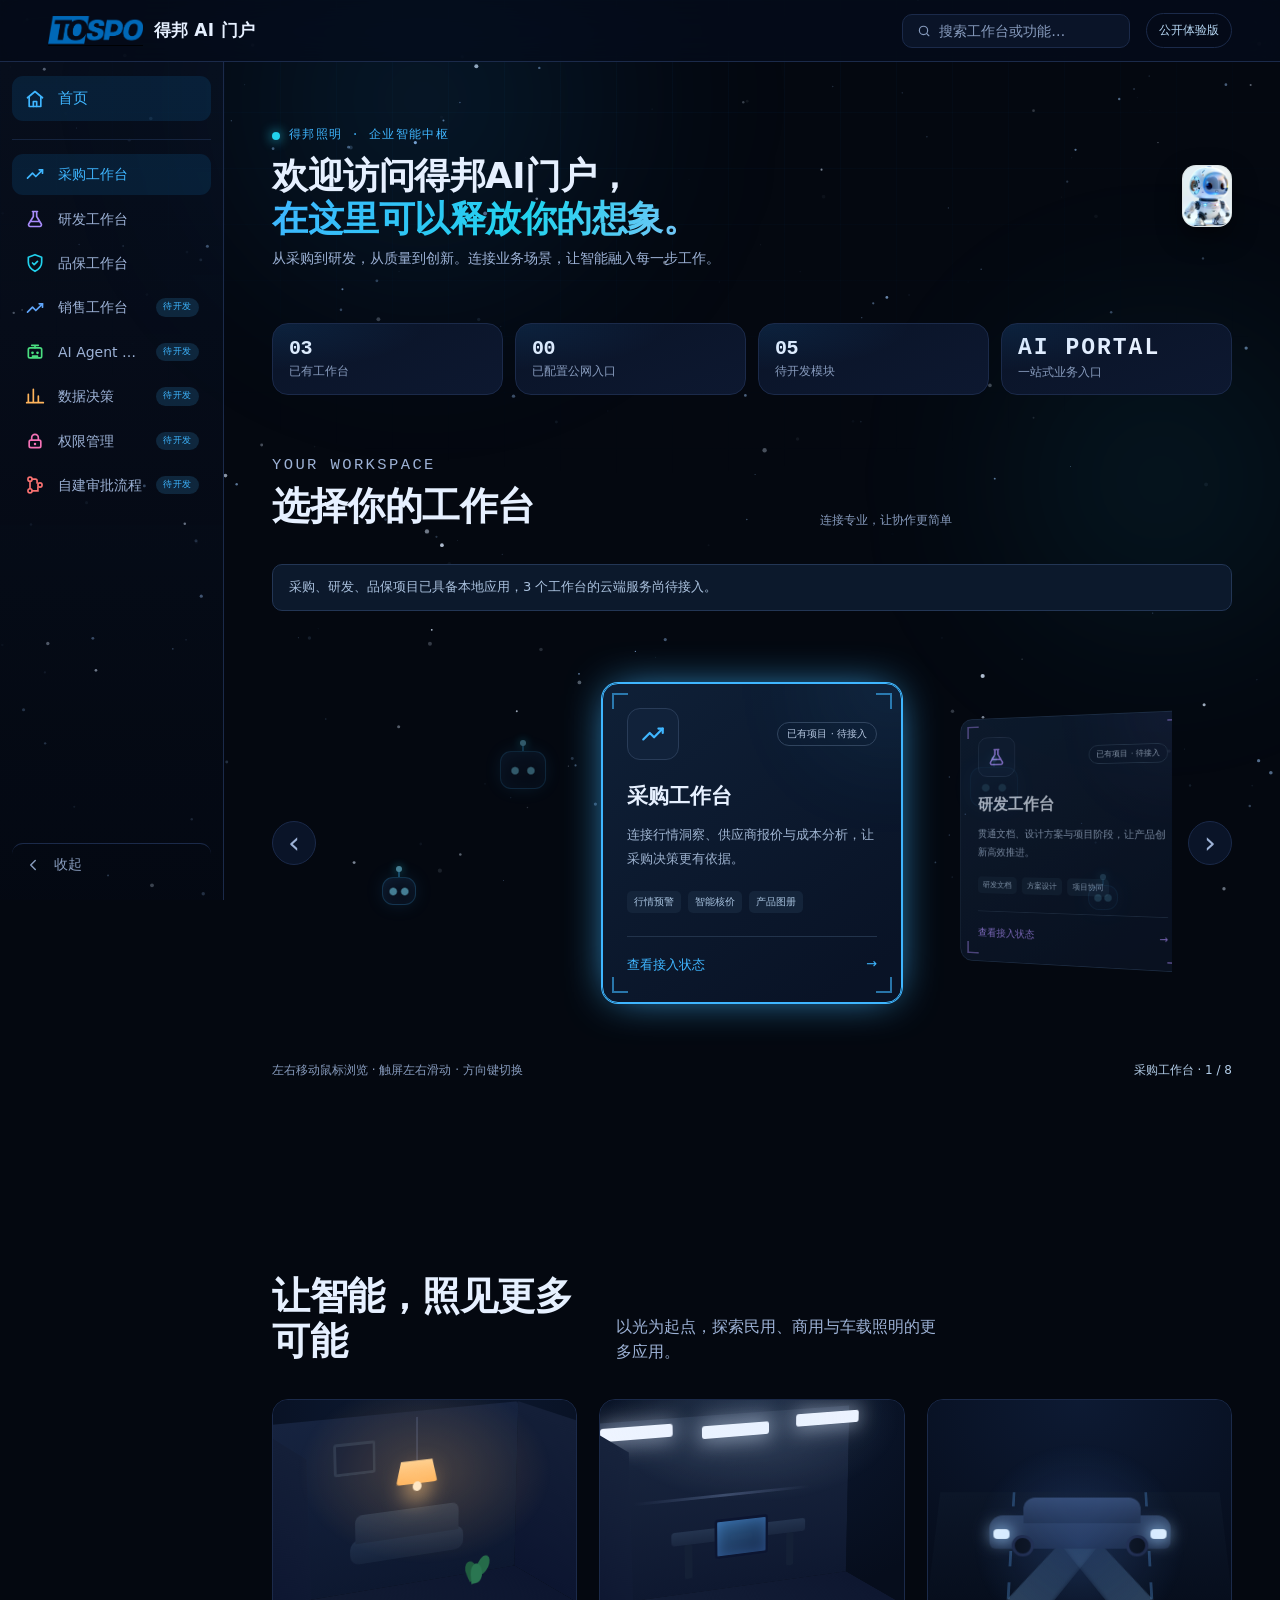
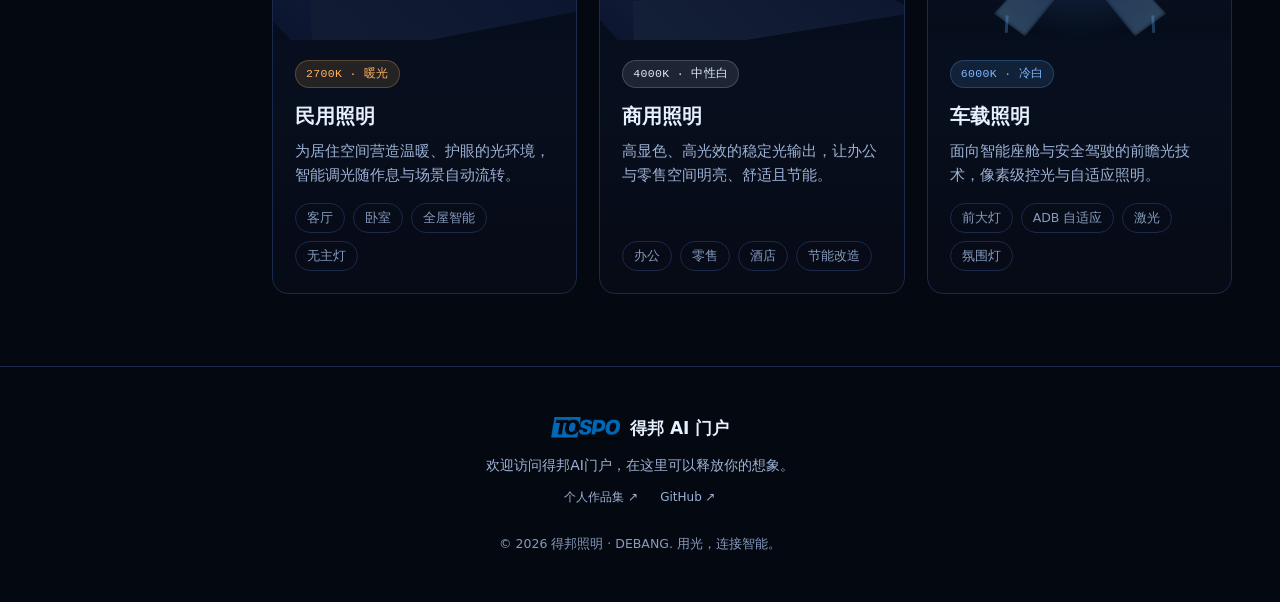
==== commit da83ef96: "恢复门户鼠标跟随的三维卡片轮播，支持搜索、键盘与移动端切换" ====
--- a/index.html
+++ b/index.html
@@ -78,7 +78,15 @@
       <section class="departments" id="departments" aria-labelledby="departments-title">
         <div class="section-head"><div><p class="section-eyebrow">YOUR WORKSPACE</p><h2 id="departments-title">选择你的工作台</h2></div><span class="section-note">连接专业，让协作更简单</span></div>
         <p class="portal-notice" id="portal-notice">采购、研发、品保项目已具备本地应用，云端服务接入后即可从这里访问。</p>
-        <div class="portal-grid" id="dept-grid"></div>
+        <div class="dept-carousel" id="dept-carousel" role="region" aria-label="工作台轮播" aria-roledescription="轮播">
+          <button class="carousel__nav carousel__nav--prev" type="button" aria-label="上一个工作台">‹</button>
+          <div class="carousel3d" tabindex="0" aria-label="左右移动鼠标浏览工作台，也可使用左右方向键" aria-describedby="carousel-help">
+            <div class="carousel3d__bg" id="carousel3d-bg" aria-hidden="true"><span class="robo robo--1"></span><span class="robo robo--2"></span><span class="robo robo--3"></span><span class="robo robo--4"></span><span class="robo robo--5"></span></div>
+            <div class="carousel3d__ring" id="dept-grid"></div>
+          </div>
+          <button class="carousel__nav carousel__nav--next" type="button" aria-label="下一个工作台">›</button>
+        </div>
+        <div class="carousel-caption"><p id="carousel-help">左右移动鼠标浏览 · 触屏左右滑动 · 方向键切换</p><p id="carousel-status" role="status" aria-live="polite"></p></div>
         <p id="search-empty" class="empty-state" hidden role="status">没有找到匹配的工作台，请换个关键词。</p>
         <noscript><p class="portal-notice">请启用浏览器 JavaScript 查看工作台。当前三个工作台的云端服务尚待接入。</p></noscript>
       </section>
@@ -189,6 +197,7 @@
   </dialog>
   <script src="js/portal-config.js"></script>
   <script src="js/portal-core.js"></script>
+  <script src="js/portal-carousel.js"></script>
   <script src="js/app.js"></script>
 </body>
 </html>
--- a/css/portal.css
+++ b/css/portal.css
@@ -12,7 +12,14 @@
 .section-eyebrow { color: var(--blue-2); font-family: var(--mono); font-size: 10px; letter-spacing: 2.4px; margin-bottom: 6px; }
 .section-note { color: var(--text-mute); font-size: 12px; }
 .portal-notice { padding: 12px 16px; border: 1px solid #233655; border-radius: 10px; background: #0c192c; color: #abc2df; font-size: 13px; margin: 16px 0 22px; }
-.portal-grid { display: grid; grid-template-columns: repeat(3,minmax(0,1fr)); gap: 18px; }
+.carousel3d { min-width: 0; height: 420px; touch-action: pan-y; outline-offset: -4px; }
+.carousel3d .workspace-card { position: absolute; left: 50%; top: 50%; width: min(300px,calc(100% - 24px)); min-height: 320px; will-change: transform,opacity; transition: border-color .2s,box-shadow .2s; }
+.workspace-card[hidden] { display: none; }
+.workspace-card.is-active { border-color: var(--c); box-shadow: 0 0 0 1px var(--c),0 0 44px -10px var(--c); }
+.workspace-card > :not(.dept-card__corners) { position: relative; z-index: 1; }
+.carousel__nav { font-size: 30px; }
+.carousel-caption { display: flex; justify-content: space-between; gap: 12px; color: var(--text-mute); font-size: 12px; margin-top: 8px; }
+#carousel-status { color: #b4cee9; white-space: nowrap; }
 .workspace-card { display: flex; flex-direction: column; position: relative; padding: 24px; border: 1px solid #263b59; border-radius: 16px; background: linear-gradient(145deg,#0f2037 0%,#091326 90%); overflow: hidden; transition: border-color .2s,transform .2s; scroll-margin-top: 110px; }
 .workspace-card::before { content: ''; position: absolute; width: 100px; height: 100px; right: -40px; top: -50px; background: var(--c); filter: blur(60px); opacity: .16; pointer-events: none; }
 .workspace-card:hover { border-color: var(--c); transform: translateY(-3px); }
@@ -45,8 +52,8 @@
 .pending-dot { display: inline-block; width: 6px; height: 6px; background: #f4c677; border-radius: 50%; margin-right: 6px; }
 .entry-dialog .btn { margin-top: 24px; }
 a:focus-visible,button:focus-visible,input:focus-visible { outline: 2px solid #75d5ff; outline-offset: 5px; }
-@media(max-width:1100px) { .portal-grid { grid-template-columns: repeat(2,minmax(0,1fr)); } .workspace-card__top { flex-wrap: wrap; } }
-@media(max-width:700px) { .portal-grid { grid-template-columns: 1fr; } .section-note { display: none; } .header-right { gap: 8px; } .visitor-chip { display: none; } .search { min-width: 0; width: 150px; } .hero__title { font-size: 26px; } .hero__sub { font-size: 13px; } .hero__mascot { display: none; } .stats { grid-template-columns: repeat(2,1fr); } .stat__num--text { font-size: 20px; } .workspace-card { padding: 22px; } .section-head { display: block; } }
+@media(max-width:1100px) { .workspace-card__top { flex-wrap: wrap; } }
+@media(max-width:700px) { .section-note { display: none; } .header-right { gap: 8px; } .visitor-chip { display: none; } .search { min-width: 0; width: 150px; } .hero__title { font-size: 26px; } .hero__sub { font-size: 13px; } .hero__mascot { display: none; } .stats { grid-template-columns: repeat(2,1fr); } .stat__num--text { font-size: 20px; } .workspace-card { padding: 22px; } .section-head { display: block; } .dept-carousel { padding-bottom: 48px; } .carousel__nav { position: absolute; bottom: 0; z-index: 2; } .carousel__nav--prev { left: calc(50% - 54px); } .carousel__nav--next { right: calc(50% - 54px); } .carousel-caption { flex-direction: column-reverse; align-items: center; text-align: center; } }
 @media(prefers-reduced-motion:reduce) { *,*::before,*::after { animation: none !important; transition: none !important; scroll-behavior: auto !important; } }
 @media(max-width:520px) {
   .site-header { flex-wrap: wrap; height: auto; gap: 10px; padding: 12px 20px; }
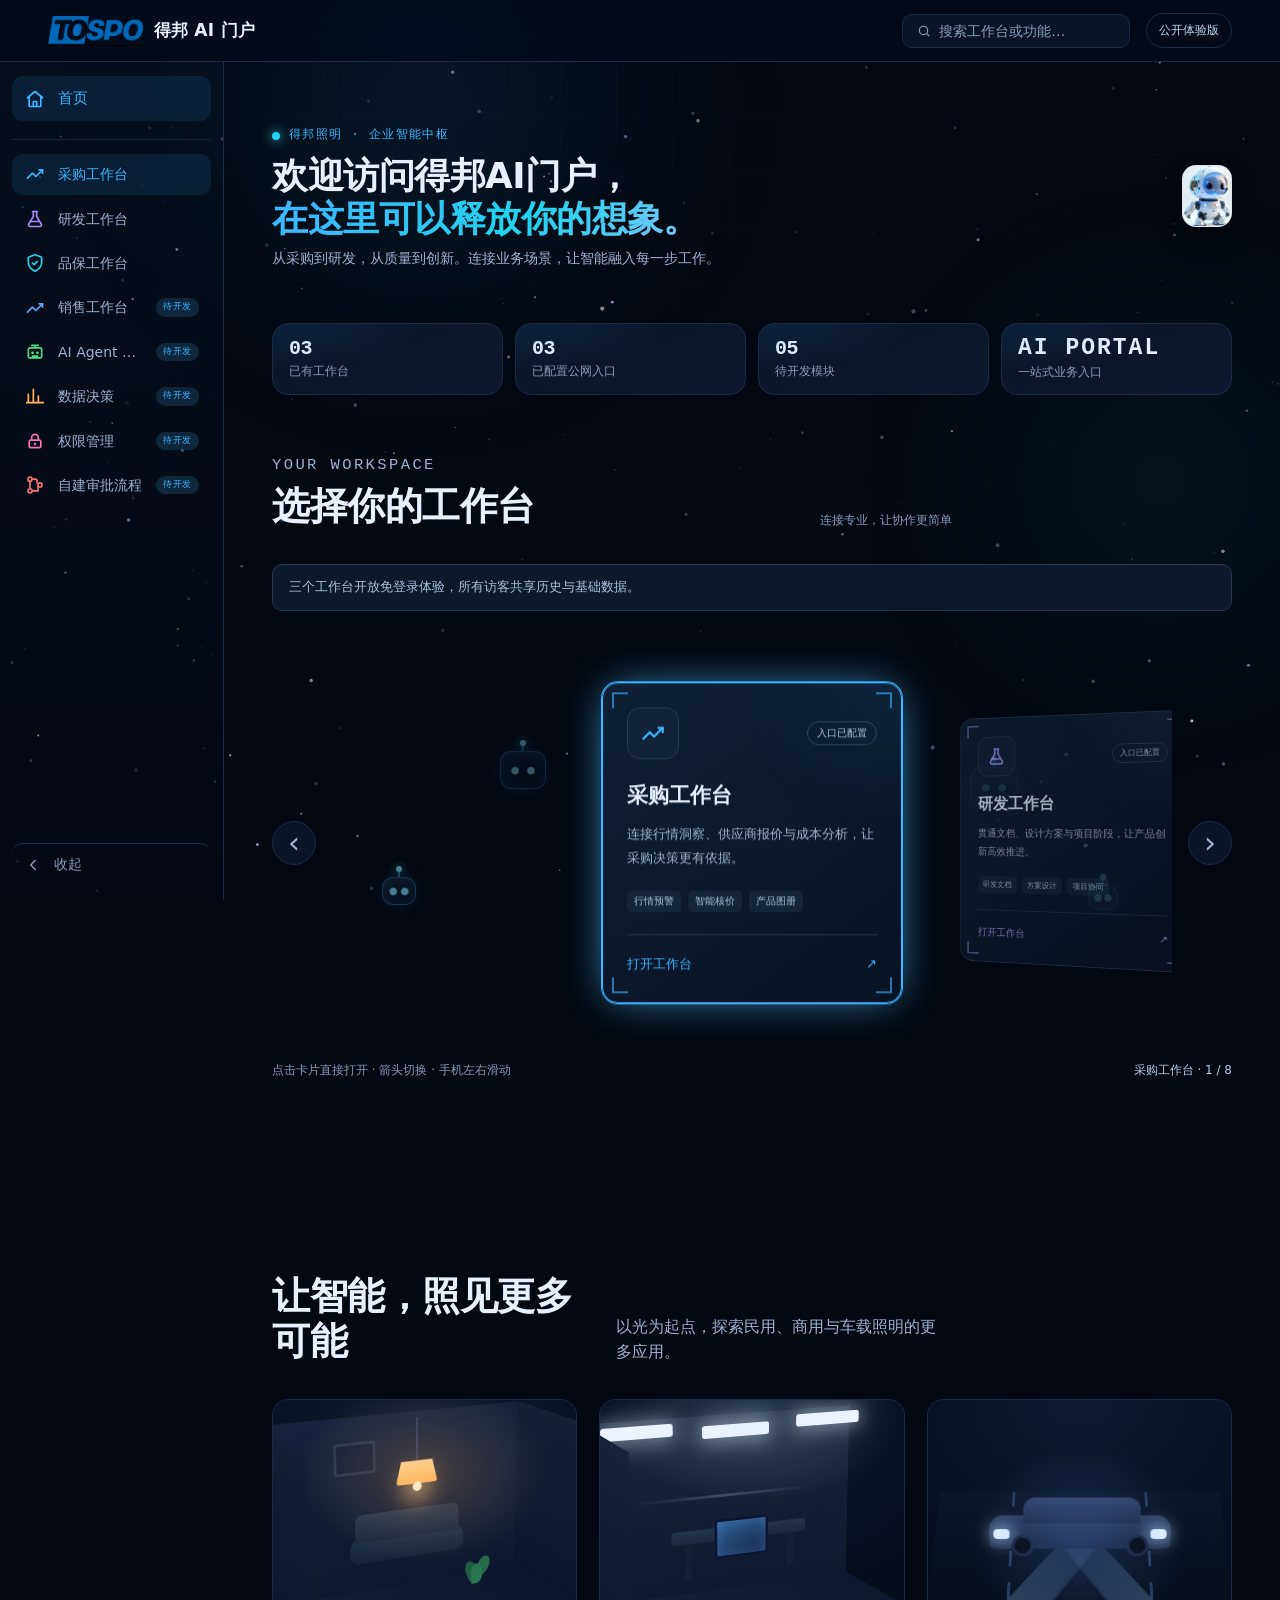
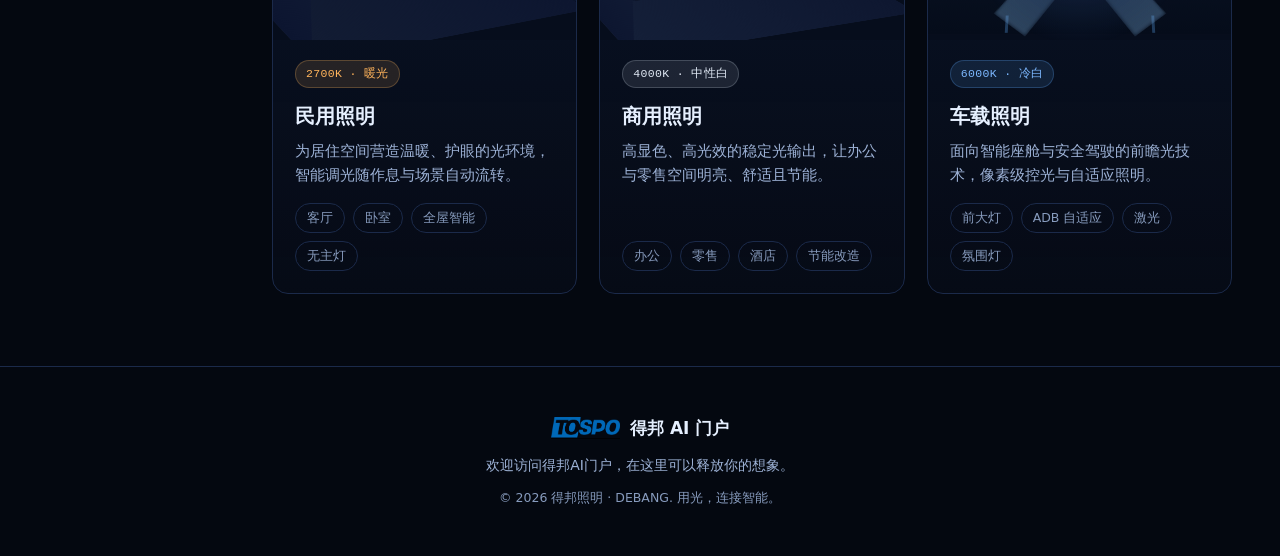
==== commit bf63556f: "Open workspace cards with one click and simplify portal footer" ====
--- a/index.html
+++ b/index.html
@@ -1,203 +1,202 @@
-<!DOCTYPE html>
-<html lang="zh-CN">
-<head>
-  <meta charset="UTF-8" />
-  <meta name="viewport" content="width=device-width, initial-scale=1.0" />
-  <title>得邦 AI 门户 · 智能工作台</title>
-  <meta name="description" content="得邦 AI 门户 —— 面向照明制造企业的内部 AI 工作台，连接采购、研发、品保工作台，探索企业 AI 应用。" />
-  <link rel="stylesheet" href="css/base.css" />
-  <link rel="stylesheet" href="css/home.css" />
-  <link rel="stylesheet" href="css/portal.css" />
-  <link rel="icon" href="logo.png" />
-</head>
-<body>
-  <!-- 背景光效 -->
-  <div class="bg-field" aria-hidden="true">
-    <canvas class="stars" id="stars"></canvas>
-    <div class="bg-beam bg-beam--a"></div>
-    <div class="bg-beam bg-beam--b"></div>
-    <div class="bg-grid"></div>
-  </div>
-
-  <!-- ============ 顶部导航 ============ -->
-  <header class="site-header">
-    <a class="brand" href="#top" aria-label="得邦 AI 门户首页">
-      <img class="brand-logo" src="logo.png" alt="得邦 logo" />
-      <span class="brand__name">得邦 AI 门户</span>
-    </a>
-    <div class="header-right">
-      <div class="search" role="search">
-        <svg viewBox="0 0 24 24" width="16" height="16" aria-hidden="true"><circle cx="11" cy="11" r="7" fill="none" stroke="currentColor" stroke-width="2"/><path d="M20 20 L16.5 16.5" stroke="currentColor" stroke-width="2" stroke-linecap="round"/></svg>
-        <input type="text" id="global-search" placeholder="搜索工作台或功能…" aria-label="搜索工作台或功能" autocomplete="off" />
-      </div>
-<span class="visitor-chip">公开体验版</span>
-    </div>
-  </header>
-
-  <!-- ============ 布局：侧边栏 + 内容 ============ -->
-  <div class="layout">
-    <aside class="sidebar" id="sidebar" aria-label="侧边导航">
-      <nav class="sidebar__nav">
-        <a class="side-item is-active" href="#top" data-nav="home" title="首页">
-          <span class="side-item__icon">
-            <svg viewBox="0 0 24 24" width="20" height="20"><path d="M3 10.5L12 3l9 7.5" fill="none" stroke="currentColor" stroke-width="2" stroke-linecap="round" stroke-linejoin="round"/><path d="M5 9.5V21h14V9.5" fill="none" stroke="currentColor" stroke-width="2" stroke-linecap="round" stroke-linejoin="round"/><path d="M10 21v-6h4v6" fill="none" stroke="currentColor" stroke-width="2" stroke-linecap="round" stroke-linejoin="round"/></svg>
-          </span>
-          <span class="side-item__label">首页</span>
-        </a>
-
-
-
-        <div class="sidebar__modules" id="sidebar-modules"><!-- JS 渲染 --></div>
-      </nav>
-
-      <button class="sidebar__collapse" id="sidebar-toggle" type="button" title="收起导航" aria-label="收起导航">
-        <svg viewBox="0 0 24 24" width="18" height="18" class="collapse-chevron"><path d="M15 6l-6 6 6 6" fill="none" stroke="currentColor" stroke-width="2" stroke-linecap="round" stroke-linejoin="round"/></svg>
-        <span class="sidebar__collapse-label">收起</span>
-      </button>
-    </aside>
-
-    <main class="content" id="top">
-      <!-- ============ HERO 欢迎语 ============ -->
-      <section class="hero" aria-labelledby="hero-title">
-        <div class="hero__copy">
-          <p class="hero__kicker"><span class="pulse-dot"></span> 得邦照明 · 企业智能中枢</p>
-          <h1 id="hero-title" class="hero__title">欢迎访问得邦AI门户，<br /><em>在这里可以释放你的想象。</em></h1>
-          <p class="hero__sub">从采购到研发，从质量到创新。连接业务场景，让智能融入每一步工作。</p>
-        </div>
-        <div class="hero__mascot" aria-hidden="true">
-          <img class="mascot__img" src="人偶.png" alt="" />
-        </div>
-      </section>
-
-      <section class="stats" aria-label="工作台概览">
-        <div class="stat"><div class="stat__body"><strong class="stat__num">03</strong><span class="stat__label">已有工作台</span></div></div>
-        <div class="stat"><div class="stat__body"><strong class="stat__num" id="configured-count">00</strong><span class="stat__label">已配置公网入口</span></div></div>
-        <div class="stat"><div class="stat__body"><strong class="stat__num">05</strong><span class="stat__label">待开发模块</span></div></div>
-        <div class="stat"><div class="stat__body"><strong class="stat__num stat__num--text">AI PORTAL</strong><span class="stat__label">一站式业务入口</span></div></div>
-      </section>
-      <section class="departments" id="departments" aria-labelledby="departments-title">
-        <div class="section-head"><div><p class="section-eyebrow">YOUR WORKSPACE</p><h2 id="departments-title">选择你的工作台</h2></div><span class="section-note">连接专业，让协作更简单</span></div>
-        <p class="portal-notice" id="portal-notice">采购、研发、品保项目已具备本地应用，云端服务接入后即可从这里访问。</p>
-        <div class="dept-carousel" id="dept-carousel" role="region" aria-label="工作台轮播" aria-roledescription="轮播">
-          <button class="carousel__nav carousel__nav--prev" type="button" aria-label="上一个工作台">‹</button>
-          <div class="carousel3d" tabindex="0" aria-label="左右移动鼠标浏览工作台，也可使用左右方向键" aria-describedby="carousel-help">
-            <div class="carousel3d__bg" id="carousel3d-bg" aria-hidden="true"><span class="robo robo--1"></span><span class="robo robo--2"></span><span class="robo robo--3"></span><span class="robo robo--4"></span><span class="robo robo--5"></span></div>
-            <div class="carousel3d__ring" id="dept-grid"></div>
-          </div>
-          <button class="carousel__nav carousel__nav--next" type="button" aria-label="下一个工作台">›</button>
-        </div>
-        <div class="carousel-caption"><p id="carousel-help">左右移动鼠标浏览 · 触屏左右滑动 · 方向键切换</p><p id="carousel-status" role="status" aria-live="polite"></p></div>
-        <p id="search-empty" class="empty-state" hidden role="status">没有找到匹配的工作台，请换个关键词。</p>
-        <noscript><p class="portal-notice">请启用浏览器 JavaScript 查看工作台。当前三个工作台的云端服务尚待接入。</p></noscript>
-      </section>
-      <!-- ============ 3D 照明场景 ============ -->
-      <section class="scenes" id="scenes" aria-labelledby="scenes-title">
-        <div class="section-head">
-          <h2 id="scenes-title">让智能，照见更多可能</h2>
-          <p>以光为起点，探索民用、商用与车载照明的更多应用。</p>
-        </div>
-
-        <div class="scenes__grid">
-          <article class="scene-card">
-            <div class="scene3d scene3d--home" data-tilt data-tilt-max="14">
-              <div class="room">
-                <div class="face face--back"></div>
-                <div class="face face--floor"></div>
-                <div class="face face--left"></div>
-                <div class="face face--right"></div>
-                <div class="pendant">
-                  <div class="pendant__cord"></div>
-                  <div class="pendant__shade"></div>
-                  <div class="pendant__bulb"></div>
-                </div>
-                <div class="sofa"><div class="sofa__seat"></div><div class="sofa__back"></div></div>
-                <div class="plant"><span class="plant__leaf plant__leaf--1"></span><span class="plant__leaf plant__leaf--2"></span><span class="plant__leaf plant__leaf--3"></span></div>
-                <div class="frame"></div>
-              </div>
-              <div class="scene3d__glow scene3d__glow--warm"></div>
-            </div>
-            <div class="scene-card__body">
-              <span class="temp-chip temp-chip--warm">2700K · 暖光</span>
-              <h3>民用照明</h3>
-              <p>为居住空间营造温暖、护眼的光环境，智能调光随作息与场景自动流转。</p>
-              <ul class="scene-tags"><li>客厅</li><li>卧室</li><li>全屋智能</li><li>无主灯</li></ul>
-            </div>
-          </article>
-
-          <article class="scene-card">
-            <div class="scene3d scene3d--commercial" data-tilt data-tilt-max="14">
-              <div class="office">
-                <div class="face face--back"></div>
-                <div class="face face--floor"></div>
-                <div class="face face--left"></div>
-                <div class="ceiling"><span class="panel panel--1"></span><span class="panel panel--2"></span><span class="panel panel--3"></span></div>
-                <div class="desk"><div class="desk__top"></div><div class="desk__leg desk__leg--1"></div><div class="desk__leg desk__leg--2"></div></div>
-                <div class="monitor"><div class="monitor__screen"></div></div>
-                <div class="track"></div>
-              </div>
-              <div class="scene3d__glow scene3d__glow--cool"></div>
-            </div>
-            <div class="scene-card__body">
-              <span class="temp-chip temp-chip--neutral">4000K · 中性白</span>
-              <h3>商用照明</h3>
-              <p>高显色、高光效的稳定光输出，让办公与零售空间明亮、舒适且节能。</p>
-              <ul class="scene-tags"><li>办公</li><li>零售</li><li>酒店</li><li>节能改造</li></ul>
-            </div>
-          </article>
-
-          <article class="scene-card">
-            <div class="scene3d scene3d--auto" data-tilt data-tilt-max="14">
-              <div class="road">
-                <div class="road__plane">
-                  <div class="road__lane road__lane--l"></div>
-                  <div class="road__lane road__lane--r"></div>
-                </div>
-                <div class="car">
-                  <div class="car__body"></div>
-                  <div class="car__cabin"></div>
-                  <div class="car__headlight car__headlight--l"></div>
-                  <div class="car__headlight car__headlight--r"></div>
-                  <div class="car__wheel car__wheel--1"></div>
-                  <div class="car__wheel car__wheel--2"></div>
-                </div>
-                <div class="beam beam--l"></div>
-                <div class="beam beam--r"></div>
-              </div>
-              <div class="scene3d__glow scene3d__glow--blue"></div>
-            </div>
-            <div class="scene-card__body">
-              <span class="temp-chip temp-chip--cool">6000K · 冷白</span>
-              <h3>车载照明</h3>
-              <p>面向智能座舱与安全驾驶的前瞻光技术，像素级控光与自适应照明。</p>
-              <ul class="scene-tags"><li>前大灯</li><li>ADB 自适应</li><li>激光</li><li>氛围灯</li></ul>
-            </div>
-          </article>
-        </div>
-      </section>
-    </main>
-  </div>
-
-  <footer class="site-footer">
-    <div class="footer__brand">
-      <img class="footer__logo" src="logo.png" alt="得邦" />
-      <span>得邦 AI 门户</span>
-    </div>
-    <p class="footer__tag">欢迎访问得邦AI门户，在这里可以释放你的想象。</p>
-    <p class="footer__links"><a href="portfolio/">个人作品集 ↗</a><a href="https://github.com/ZJQAQ-png/ZJQAQ-png.github.io" target="_blank" rel="noopener noreferrer">GitHub ↗</a></p>
-    <p class="footer__copy">© 2026 得邦照明 · DEBANG. 用光，连接智能。</p>
-  </footer>
-
-  <dialog id="entry-dialog" class="entry-dialog" aria-labelledby="entry-title">
-    <form method="dialog"><button class="dialog-close" aria-label="关闭">✕</button></form>
-    <p class="section-eyebrow">WORKSPACE STATUS</p>
-    <h2 id="entry-title"></h2><p id="entry-description"></p>
-    <div class="entry-status"><span class="pending-dot"></span>已有项目 · 云端待接入</div>
-    <p>这个工作台正在准备云端运行环境，暂未开放公网体验。接入完成后，这张卡片将直接带你进入应用。</p>
-    <form method="dialog"><button class="btn btn--primary">知道了</button></form>
-  </dialog>
-  <script src="js/portal-config.js"></script>
-  <script src="js/portal-core.js"></script>
-  <script src="js/portal-carousel.js"></script>
-  <script src="js/app.js"></script>
-</body>
-</html>
+<!DOCTYPE html>
+<html lang="zh-CN">
+<head>
+  <meta charset="UTF-8" />
+  <meta name="viewport" content="width=device-width, initial-scale=1.0" />
+  <title>得邦 AI 门户 · 智能工作台</title>
+  <meta name="description" content="得邦 AI 门户 —— 面向照明制造企业的内部 AI 工作台，连接采购、研发、品保工作台，探索企业 AI 应用。" />
+  <link rel="stylesheet" href="css/base.css" />
+  <link rel="stylesheet" href="css/home.css" />
+  <link rel="stylesheet" href="css/portal.css" />
+  <link rel="icon" href="logo.png" />
+</head>
+<body>
+  <!-- 背景光效 -->
+  <div class="bg-field" aria-hidden="true">
+    <canvas class="stars" id="stars"></canvas>
+    <div class="bg-beam bg-beam--a"></div>
+    <div class="bg-beam bg-beam--b"></div>
+    <div class="bg-grid"></div>
+  </div>
+
+  <!-- ============ 顶部导航 ============ -->
+  <header class="site-header">
+    <a class="brand" href="#top" aria-label="得邦 AI 门户首页">
+      <img class="brand-logo" src="logo.png" alt="得邦 logo" />
+      <span class="brand__name">得邦 AI 门户</span>
+    </a>
+    <div class="header-right">
+      <div class="search" role="search">
+        <svg viewBox="0 0 24 24" width="16" height="16" aria-hidden="true"><circle cx="11" cy="11" r="7" fill="none" stroke="currentColor" stroke-width="2"/><path d="M20 20 L16.5 16.5" stroke="currentColor" stroke-width="2" stroke-linecap="round"/></svg>
+        <input type="text" id="global-search" placeholder="搜索工作台或功能…" aria-label="搜索工作台或功能" autocomplete="off" />
+      </div>
+<span class="visitor-chip">公开体验版</span>
+    </div>
+  </header>
+
+  <!-- ============ 布局：侧边栏 + 内容 ============ -->
+  <div class="layout">
+    <aside class="sidebar" id="sidebar" aria-label="侧边导航">
+      <nav class="sidebar__nav">
+        <a class="side-item is-active" href="#top" data-nav="home" title="首页">
+          <span class="side-item__icon">
+            <svg viewBox="0 0 24 24" width="20" height="20"><path d="M3 10.5L12 3l9 7.5" fill="none" stroke="currentColor" stroke-width="2" stroke-linecap="round" stroke-linejoin="round"/><path d="M5 9.5V21h14V9.5" fill="none" stroke="currentColor" stroke-width="2" stroke-linecap="round" stroke-linejoin="round"/><path d="M10 21v-6h4v6" fill="none" stroke="currentColor" stroke-width="2" stroke-linecap="round" stroke-linejoin="round"/></svg>
+          </span>
+          <span class="side-item__label">首页</span>
+        </a>
+
+
+
+        <div class="sidebar__modules" id="sidebar-modules"><!-- JS 渲染 --></div>
+      </nav>
+
+      <button class="sidebar__collapse" id="sidebar-toggle" type="button" title="收起导航" aria-label="收起导航">
+        <svg viewBox="0 0 24 24" width="18" height="18" class="collapse-chevron"><path d="M15 6l-6 6 6 6" fill="none" stroke="currentColor" stroke-width="2" stroke-linecap="round" stroke-linejoin="round"/></svg>
+        <span class="sidebar__collapse-label">收起</span>
+      </button>
+    </aside>
+
+    <main class="content" id="top">
+      <!-- ============ HERO 欢迎语 ============ -->
+      <section class="hero" aria-labelledby="hero-title">
+        <div class="hero__copy">
+          <p class="hero__kicker"><span class="pulse-dot"></span> 得邦照明 · 企业智能中枢</p>
+          <h1 id="hero-title" class="hero__title">欢迎访问得邦AI门户，<br /><em>在这里可以释放你的想象。</em></h1>
+          <p class="hero__sub">从采购到研发，从质量到创新。连接业务场景，让智能融入每一步工作。</p>
+        </div>
+        <div class="hero__mascot" aria-hidden="true">
+          <img class="mascot__img" src="人偶.png" alt="" />
+        </div>
+      </section>
+
+      <section class="stats" aria-label="工作台概览">
+        <div class="stat"><div class="stat__body"><strong class="stat__num">03</strong><span class="stat__label">已有工作台</span></div></div>
+        <div class="stat"><div class="stat__body"><strong class="stat__num" id="configured-count">00</strong><span class="stat__label">已配置公网入口</span></div></div>
+        <div class="stat"><div class="stat__body"><strong class="stat__num">05</strong><span class="stat__label">待开发模块</span></div></div>
+        <div class="stat"><div class="stat__body"><strong class="stat__num stat__num--text">AI PORTAL</strong><span class="stat__label">一站式业务入口</span></div></div>
+      </section>
+      <section class="departments" id="departments" aria-labelledby="departments-title">
+        <div class="section-head"><div><p class="section-eyebrow">YOUR WORKSPACE</p><h2 id="departments-title">选择你的工作台</h2></div><span class="section-note">连接专业，让协作更简单</span></div>
+        <p class="portal-notice" id="portal-notice">采购、研发、品保项目已具备本地应用，云端服务接入后即可从这里访问。</p>
+        <div class="dept-carousel" id="dept-carousel" role="region" aria-label="工作台轮播" aria-roledescription="轮播">
+          <button class="carousel__nav carousel__nav--prev" type="button" aria-label="上一个工作台">‹</button>
+          <div class="carousel3d" tabindex="0" aria-label="工作台卡片：点击后在新标签页打开；方向键切换" aria-describedby="carousel-help">
+            <div class="carousel3d__bg" id="carousel3d-bg" aria-hidden="true"><span class="robo robo--1"></span><span class="robo robo--2"></span><span class="robo robo--3"></span><span class="robo robo--4"></span><span class="robo robo--5"></span></div>
+            <div class="carousel3d__ring" id="dept-grid"></div>
+          </div>
+          <button class="carousel__nav carousel__nav--next" type="button" aria-label="下一个工作台">›</button>
+        </div>
+        <div class="carousel-caption"><p id="carousel-help">点击卡片直接打开 · 箭头切换 · 手机左右滑动</p><p id="carousel-status" role="status" aria-live="polite"></p></div>
+        <p id="search-empty" class="empty-state" hidden role="status">没有找到匹配的工作台，请换个关键词。</p>
+        <noscript><p class="portal-notice">请启用浏览器 JavaScript 查看工作台。当前三个工作台的云端服务尚待接入。</p></noscript>
+      </section>
+      <!-- ============ 3D 照明场景 ============ -->
+      <section class="scenes" id="scenes" aria-labelledby="scenes-title">
+        <div class="section-head">
+          <h2 id="scenes-title">让智能，照见更多可能</h2>
+          <p>以光为起点，探索民用、商用与车载照明的更多应用。</p>
+        </div>
+
+        <div class="scenes__grid">
+          <article class="scene-card">
+            <div class="scene3d scene3d--home" data-tilt data-tilt-max="14">
+              <div class="room">
+                <div class="face face--back"></div>
+                <div class="face face--floor"></div>
+                <div class="face face--left"></div>
+                <div class="face face--right"></div>
+                <div class="pendant">
+                  <div class="pendant__cord"></div>
+                  <div class="pendant__shade"></div>
+                  <div class="pendant__bulb"></div>
+                </div>
+                <div class="sofa"><div class="sofa__seat"></div><div class="sofa__back"></div></div>
+                <div class="plant"><span class="plant__leaf plant__leaf--1"></span><span class="plant__leaf plant__leaf--2"></span><span class="plant__leaf plant__leaf--3"></span></div>
+                <div class="frame"></div>
+              </div>
+              <div class="scene3d__glow scene3d__glow--warm"></div>
+            </div>
+            <div class="scene-card__body">
+              <span class="temp-chip temp-chip--warm">2700K · 暖光</span>
+              <h3>民用照明</h3>
+              <p>为居住空间营造温暖、护眼的光环境，智能调光随作息与场景自动流转。</p>
+              <ul class="scene-tags"><li>客厅</li><li>卧室</li><li>全屋智能</li><li>无主灯</li></ul>
+            </div>
+          </article>
+
+          <article class="scene-card">
+            <div class="scene3d scene3d--commercial" data-tilt data-tilt-max="14">
+              <div class="office">
+                <div class="face face--back"></div>
+                <div class="face face--floor"></div>
+                <div class="face face--left"></div>
+                <div class="ceiling"><span class="panel panel--1"></span><span class="panel panel--2"></span><span class="panel panel--3"></span></div>
+                <div class="desk"><div class="desk__top"></div><div class="desk__leg desk__leg--1"></div><div class="desk__leg desk__leg--2"></div></div>
+                <div class="monitor"><div class="monitor__screen"></div></div>
+                <div class="track"></div>
+              </div>
+              <div class="scene3d__glow scene3d__glow--cool"></div>
+            </div>
+            <div class="scene-card__body">
+              <span class="temp-chip temp-chip--neutral">4000K · 中性白</span>
+              <h3>商用照明</h3>
+              <p>高显色、高光效的稳定光输出，让办公与零售空间明亮、舒适且节能。</p>
+              <ul class="scene-tags"><li>办公</li><li>零售</li><li>酒店</li><li>节能改造</li></ul>
+            </div>
+          </article>
+
+          <article class="scene-card">
+            <div class="scene3d scene3d--auto" data-tilt data-tilt-max="14">
+              <div class="road">
+                <div class="road__plane">
+                  <div class="road__lane road__lane--l"></div>
+                  <div class="road__lane road__lane--r"></div>
+                </div>
+                <div class="car">
+                  <div class="car__body"></div>
+                  <div class="car__cabin"></div>
+                  <div class="car__headlight car__headlight--l"></div>
+                  <div class="car__headlight car__headlight--r"></div>
+                  <div class="car__wheel car__wheel--1"></div>
+                  <div class="car__wheel car__wheel--2"></div>
+                </div>
+                <div class="beam beam--l"></div>
+                <div class="beam beam--r"></div>
+              </div>
+              <div class="scene3d__glow scene3d__glow--blue"></div>
+            </div>
+            <div class="scene-card__body">
+              <span class="temp-chip temp-chip--cool">6000K · 冷白</span>
+              <h3>车载照明</h3>
+              <p>面向智能座舱与安全驾驶的前瞻光技术，像素级控光与自适应照明。</p>
+              <ul class="scene-tags"><li>前大灯</li><li>ADB 自适应</li><li>激光</li><li>氛围灯</li></ul>
+            </div>
+          </article>
+        </div>
+      </section>
+    </main>
+  </div>
+
+  <footer class="site-footer">
+    <div class="footer__brand">
+      <img class="footer__logo" src="logo.png" alt="得邦" />
+      <span>得邦 AI 门户</span>
+    </div>
+    <p class="footer__tag">欢迎访问得邦AI门户，在这里可以释放你的想象。</p>
+    <p class="footer__copy">© 2026 得邦照明 · DEBANG. 用光，连接智能。</p>
+  </footer>
+
+  <dialog id="entry-dialog" class="entry-dialog" aria-labelledby="entry-title">
+    <form method="dialog"><button class="dialog-close" aria-label="关闭">✕</button></form>
+    <p class="section-eyebrow">WORKSPACE STATUS</p>
+    <h2 id="entry-title"></h2><p id="entry-description"></p>
+    <div class="entry-status"><span class="pending-dot"></span>已有项目 · 云端待接入</div>
+    <p>这个工作台正在准备云端运行环境，暂未开放公网体验。接入完成后，这张卡片将直接带你进入应用。</p>
+    <form method="dialog"><button class="btn btn--primary">知道了</button></form>
+  </dialog>
+  <script src="js/portal-config.js"></script>
+  <script src="js/portal-core.js"></script>
+  <script src="js/portal-carousel.js"></script>
+  <script src="js/app.js"></script>
+</body>
+</html>
--- a/css/portal.css
+++ b/css/portal.css
@@ -1,5 +1,7 @@
 /* Portal-specific layout. The reference's brand, lighting scenes and theme remain. */
 body { --text-mute: #879bbd; }
+/* Keep the workspace navigation at the viewport edge on wide screens. */
+.layout { max-width: none; margin: 0; }
 html { scroll-padding-top: 100px; }
 .visitor-chip { color: #b8d9f6; padding: 7px 12px; border: 1px solid var(--line); border-radius: 30px; font-size: 12px; white-space: nowrap; }
 .hero { min-height: 245px; }
@@ -12,10 +14,12 @@
 .section-eyebrow { color: var(--blue-2); font-family: var(--mono); font-size: 10px; letter-spacing: 2.4px; margin-bottom: 6px; }
 .section-note { color: var(--text-mute); font-size: 12px; }
 .portal-notice { padding: 12px 16px; border: 1px solid #233655; border-radius: 10px; background: #0c192c; color: #abc2df; font-size: 13px; margin: 16px 0 22px; }
-.carousel3d { min-width: 0; height: 420px; touch-action: pan-y; outline-offset: -4px; }
+.carousel3d { min-width: 0; height: 420px; touch-action: pan-y; outline-offset: -4px; overflow: clip; }
 .carousel3d .workspace-card { position: absolute; left: 50%; top: 50%; width: min(300px,calc(100% - 24px)); min-height: 320px; will-change: transform,opacity; transition: border-color .2s,box-shadow .2s; }
 .workspace-card[hidden] { display: none; }
 .workspace-card.is-active { border-color: var(--c); box-shadow: 0 0 0 1px var(--c),0 0 44px -10px var(--c); }
+.workspace-card { cursor: pointer; }
+.workspace-card:focus-visible { outline: 2px solid #75d5ff; outline-offset: 5px; }
 .workspace-card > :not(.dept-card__corners) { position: relative; z-index: 1; }
 .carousel__nav { font-size: 30px; }
 .carousel-caption { display: flex; justify-content: space-between; gap: 12px; color: var(--text-mute); font-size: 12px; margin-top: 8px; }
@@ -41,7 +45,6 @@
 .side-item__badge { font-size: 9px; margin-left: auto; }
 .empty-state { text-align: center; padding: 40px; color: var(--text-dim); border: 1px dashed var(--line); border-radius: 12px; }
 .scenes { margin-top: 50px; }
-.footer__links { display: flex; gap: 22px; justify-content: center; color: #9db2d6; font-size: 12px; margin-bottom: 14px; }
 .entry-dialog { margin: auto; width: min(480px,calc(100% - 32px)); padding: 32px; border: 1px solid #33577c; border-radius: 20px; background: #0c192c; color: var(--text); box-shadow: var(--shadow); }
 .entry-dialog::backdrop { background: #010712c9; backdrop-filter: blur(5px); }
 .entry-dialog h2 { margin: 12px 0; }
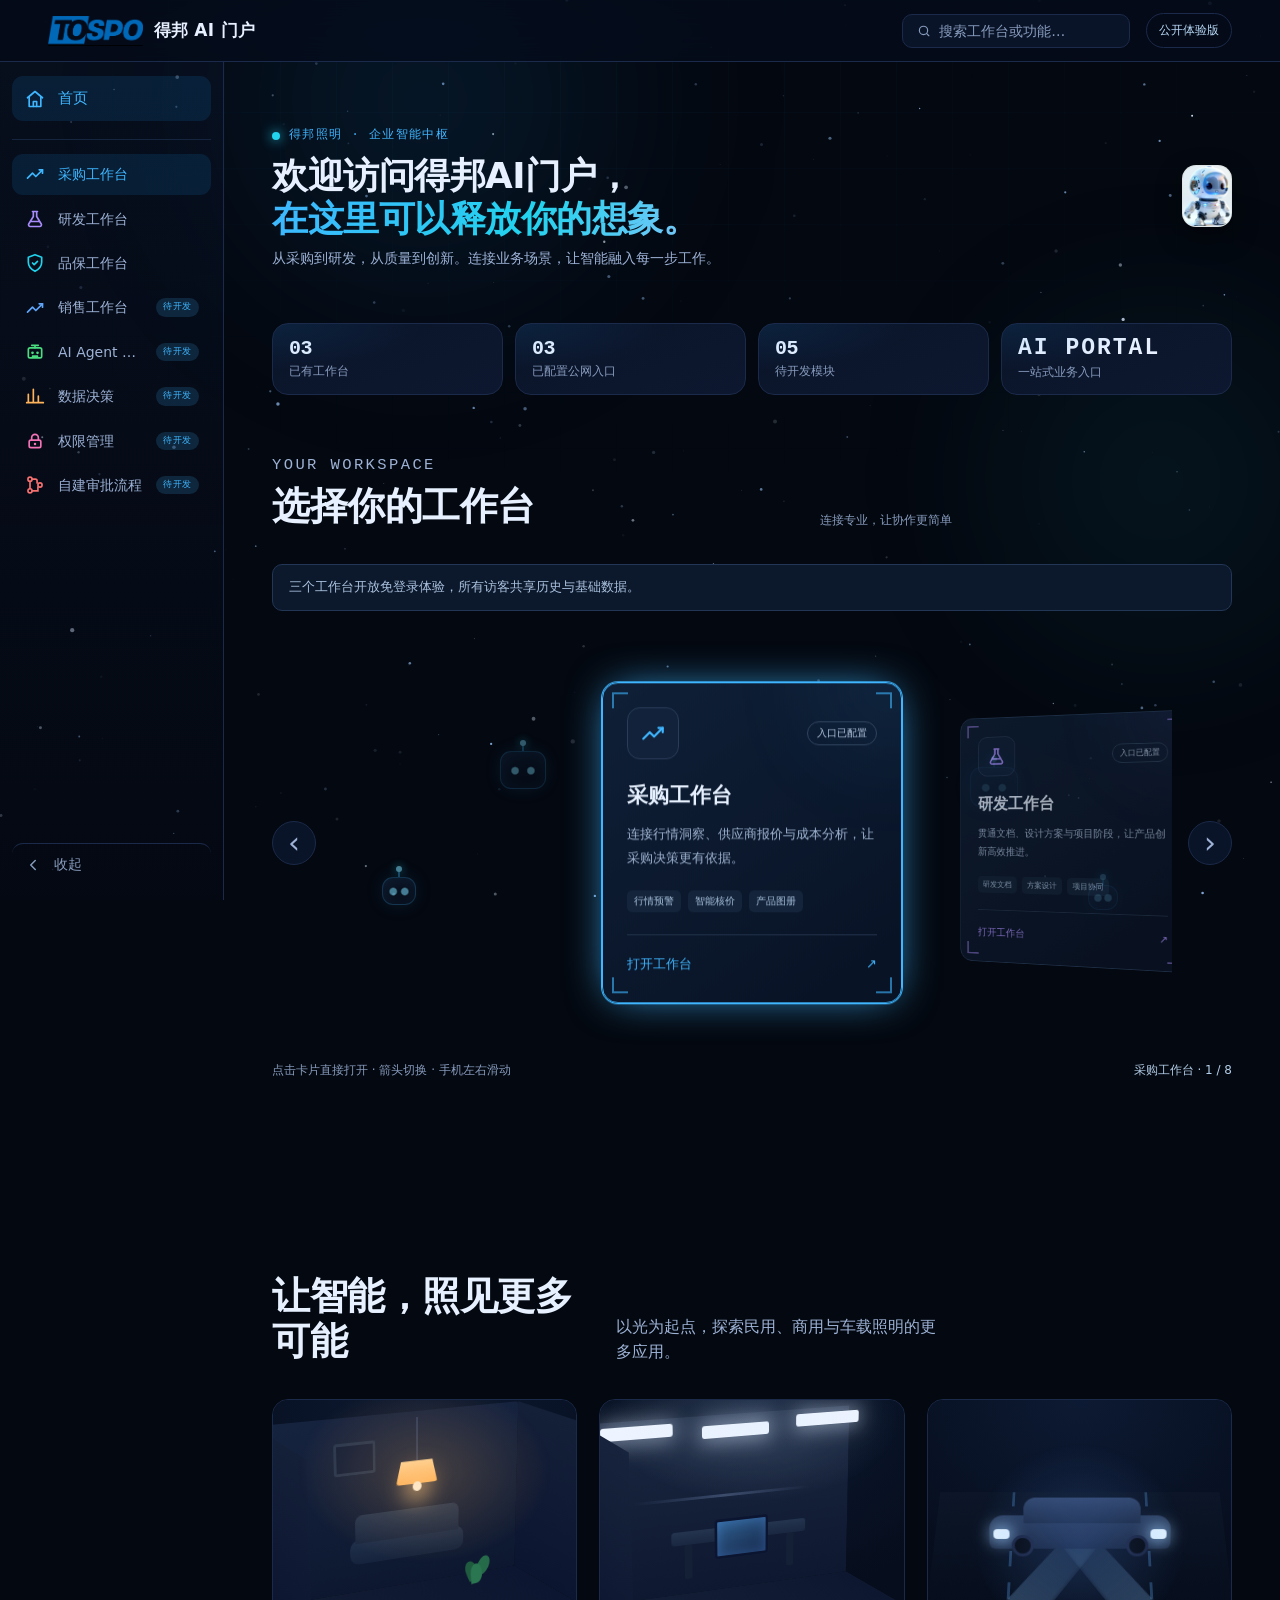
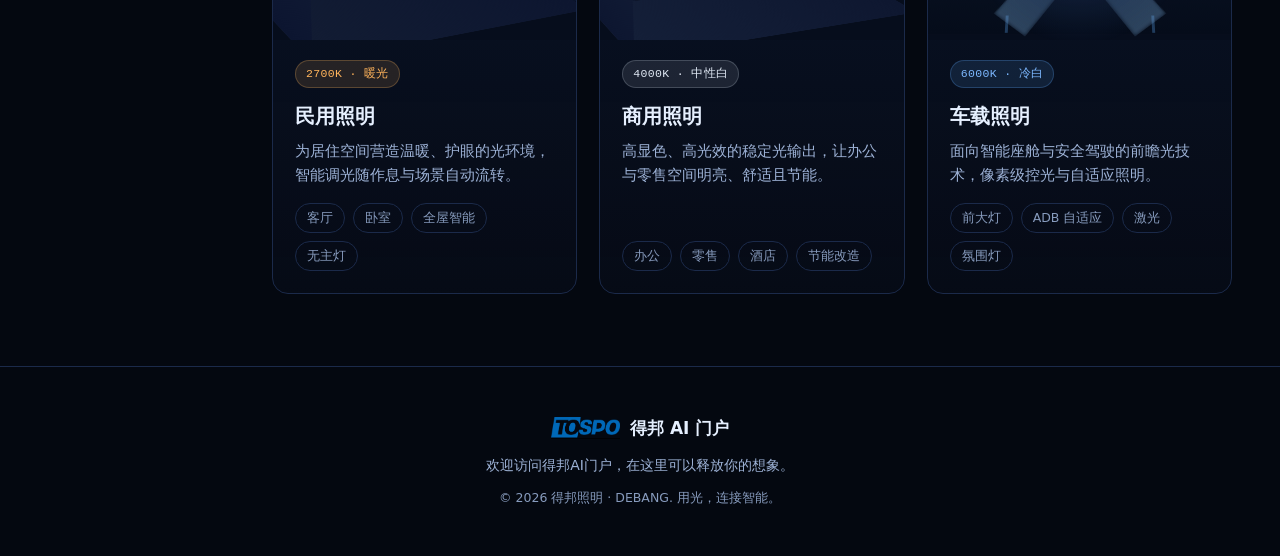
==== commit c691503d: "Use native workspace card links and version portal assets" ====
--- a/index.html
+++ b/index.html
@@ -7,7 +7,7 @@
   <meta name="description" content="得邦 AI 门户 —— 面向照明制造企业的内部 AI 工作台，连接采购、研发、品保工作台，探索企业 AI 应用。" />
   <link rel="stylesheet" href="css/base.css" />
   <link rel="stylesheet" href="css/home.css" />
-  <link rel="stylesheet" href="css/portal.css" />
+  <link rel="stylesheet" href="css/portal.css?v=9c11e1861061" />
   <link rel="icon" href="logo.png" />
 </head>
 <body>
@@ -194,9 +194,9 @@
     <p>这个工作台正在准备云端运行环境，暂未开放公网体验。接入完成后，这张卡片将直接带你进入应用。</p>
     <form method="dialog"><button class="btn btn--primary">知道了</button></form>
   </dialog>
-  <script src="js/portal-config.js"></script>
-  <script src="js/portal-core.js"></script>
-  <script src="js/portal-carousel.js"></script>
-  <script src="js/app.js"></script>
+  <script src="js/portal-config.js?v=8fe31b81ab36"></script>
+  <script src="js/portal-core.js?v=f4f44d8c54c6"></script>
+  <script src="js/portal-carousel.js?v=e6cf0e618193"></script>
+  <script src="js/app.js?v=7398c944ce48"></script>
 </body>
 </html>
--- a/css/portal.css
+++ b/css/portal.css
@@ -18,7 +18,7 @@
 .carousel3d .workspace-card { position: absolute; left: 50%; top: 50%; width: min(300px,calc(100% - 24px)); min-height: 320px; will-change: transform,opacity; transition: border-color .2s,box-shadow .2s; }
 .workspace-card[hidden] { display: none; }
 .workspace-card.is-active { border-color: var(--c); box-shadow: 0 0 0 1px var(--c),0 0 44px -10px var(--c); }
-.workspace-card { cursor: pointer; }
+.workspace-card { cursor: pointer; color: var(--text); text-decoration: none; }
 .workspace-card:focus-visible { outline: 2px solid #75d5ff; outline-offset: 5px; }
 .workspace-card > :not(.dept-card__corners) { position: relative; z-index: 1; }
 .carousel__nav { font-size: 30px; }
@@ -36,7 +36,7 @@
 .workspace-tags { display: flex; gap: 7px; flex-wrap: wrap; margin: 20px 0 22px; }
 .workspace-tags li { color: #a8c3df; background: #14243a; border-radius: 5px; padding: 3px 7px; font-size: 10px; }
 .workspace-card__foot { margin-top: auto; padding-top: 15px; border-top: 1px solid #22334b; color: var(--c); font-size: 13px; }
-.workspace-card__foot a,.workspace-card__foot button { display: flex; justify-content: space-between; width: 100%; color: inherit; text-align: left; font-size: inherit; padding: 4px 0; }
+.workspace-card__foot .workspace-entry-label,.workspace-card__foot button { display: flex; justify-content: space-between; width: 100%; color: inherit; text-align: left; font-size: inherit; padding: 4px 0; }
 .workspace-card--planned { background: #0a1425; border-color: #1b2a41; }
 .workspace-card--planned h3 { font-size: 18px; color: #b3c3d9; }
 .workspace-card--planned .workspace-card__icon { padding: 10px; opacity: .7; }
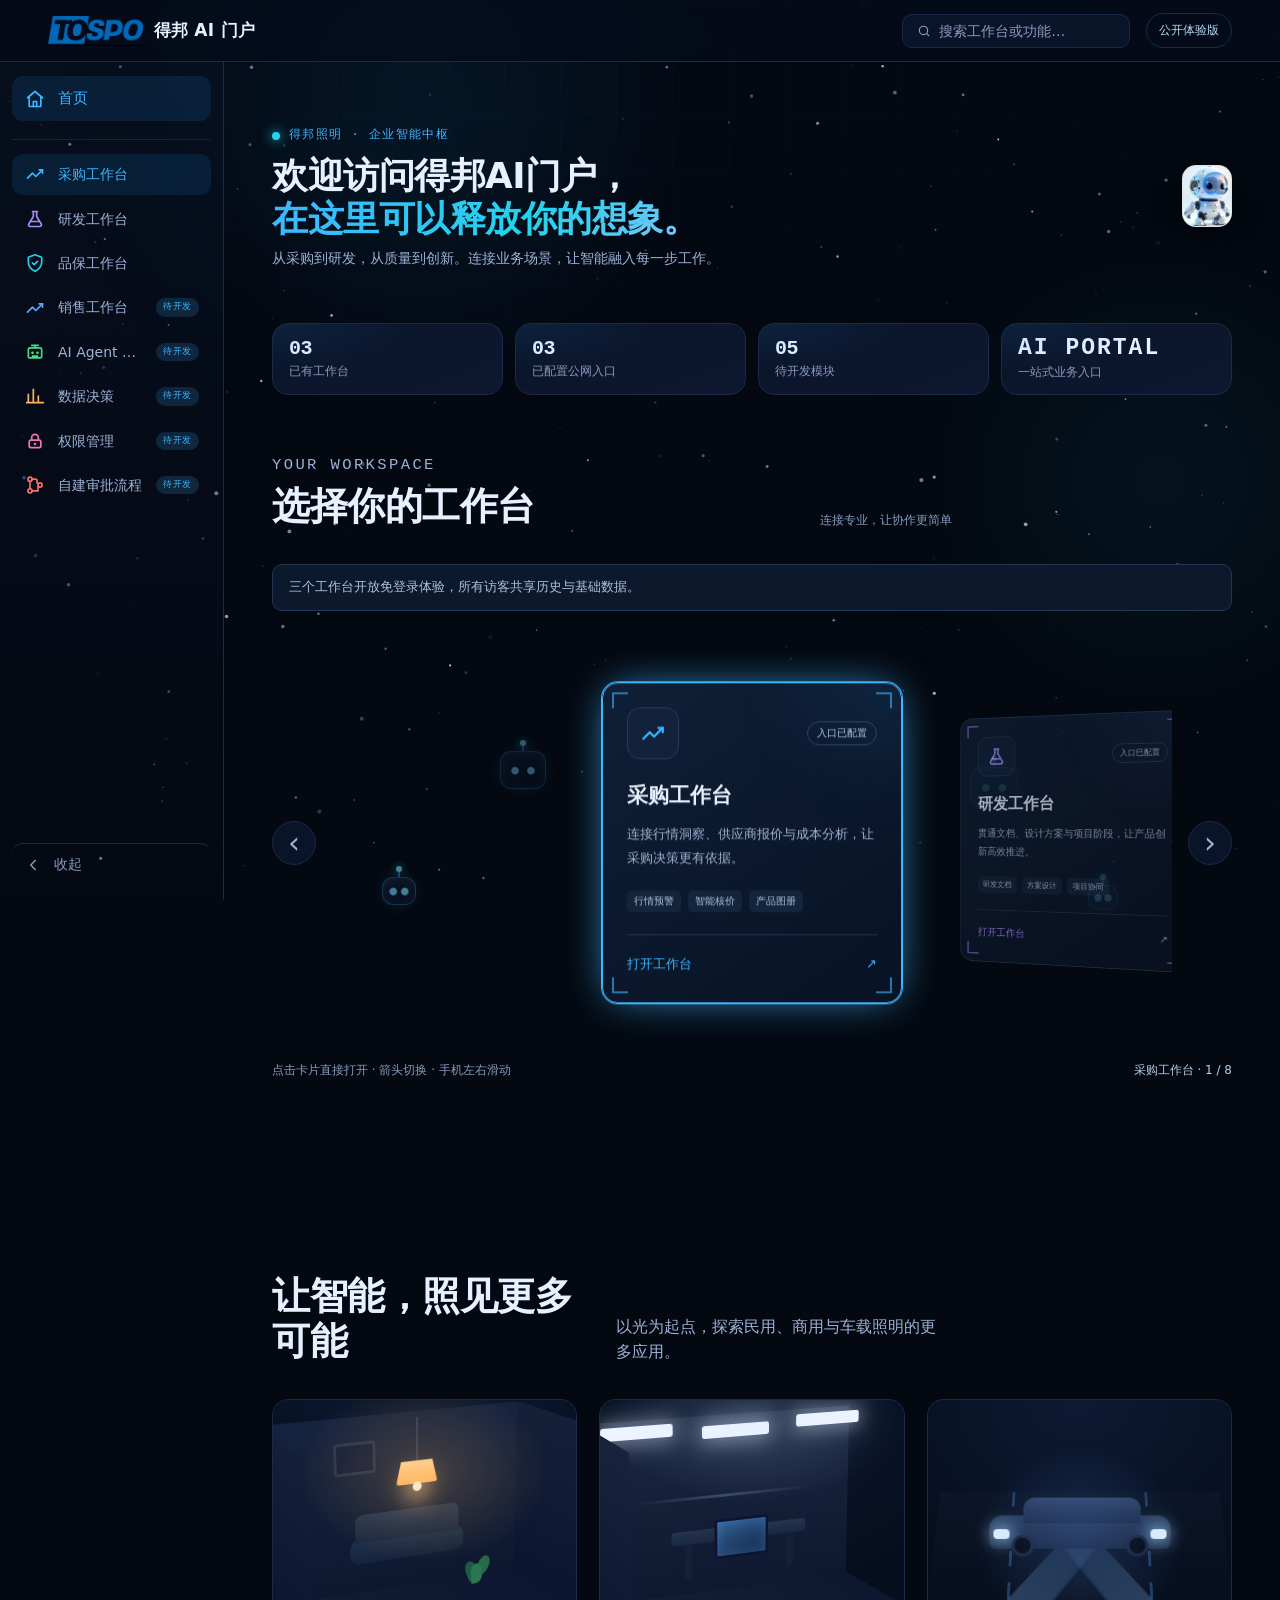
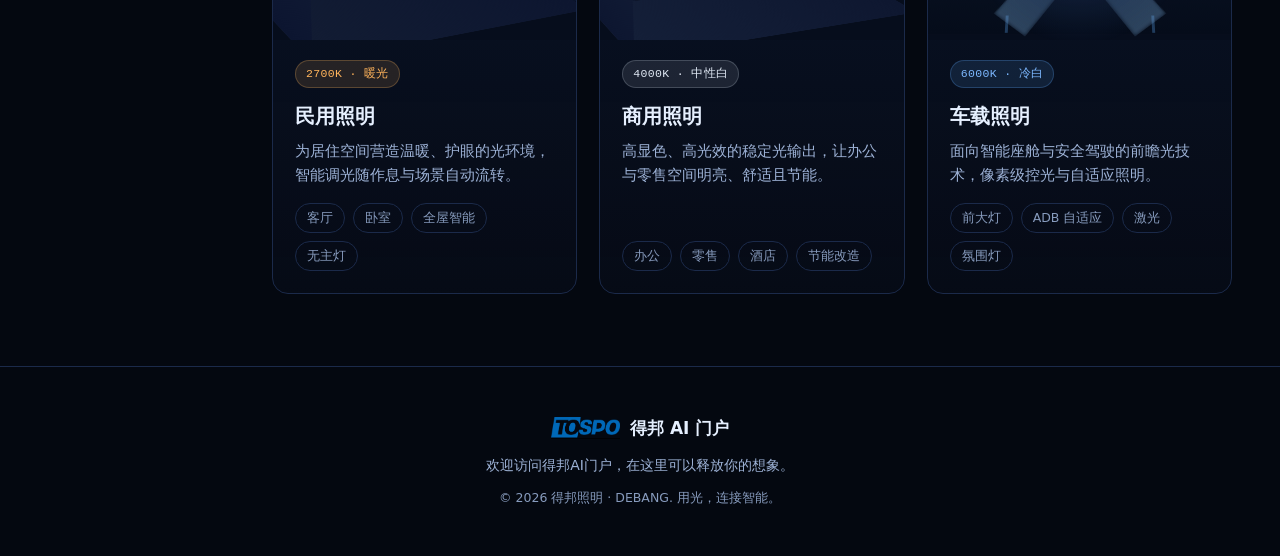
==== commit b6a88bda: "Fix transparent 3D carousel ring intercepting workspace links" ====
--- a/index.html
+++ b/index.html
@@ -7,7 +7,7 @@
   <meta name="description" content="得邦 AI 门户 —— 面向照明制造企业的内部 AI 工作台，连接采购、研发、品保工作台，探索企业 AI 应用。" />
   <link rel="stylesheet" href="css/base.css" />
   <link rel="stylesheet" href="css/home.css" />
-  <link rel="stylesheet" href="css/portal.css?v=9c11e1861061" />
+  <link rel="stylesheet" href="css/portal.css?v=aa05c3f56104" />
   <link rel="icon" href="logo.png" />
 </head>
 <body>
--- a/css/portal.css
+++ b/css/portal.css
@@ -15,6 +15,9 @@
 .section-note { color: var(--text-mute); font-size: 12px; }
 .portal-notice { padding: 12px 16px; border: 1px solid #233655; border-radius: 10px; background: #0c192c; color: #abc2df; font-size: 13px; margin: 16px 0 22px; }
 .carousel3d { min-width: 0; height: 420px; touch-action: pan-y; outline-offset: -4px; overflow: clip; }
+/* The empty z=0 ring must not intercept cards positioned behind it in 3D.
+   Visible cards opt back in through the carousel's inline pointer-events. */
+.carousel3d__ring { pointer-events: none; }
 .carousel3d .workspace-card { position: absolute; left: 50%; top: 50%; width: min(300px,calc(100% - 24px)); min-height: 320px; will-change: transform,opacity; transition: border-color .2s,box-shadow .2s; }
 .workspace-card[hidden] { display: none; }
 .workspace-card.is-active { border-color: var(--c); box-shadow: 0 0 0 1px var(--c),0 0 44px -10px var(--c); }
